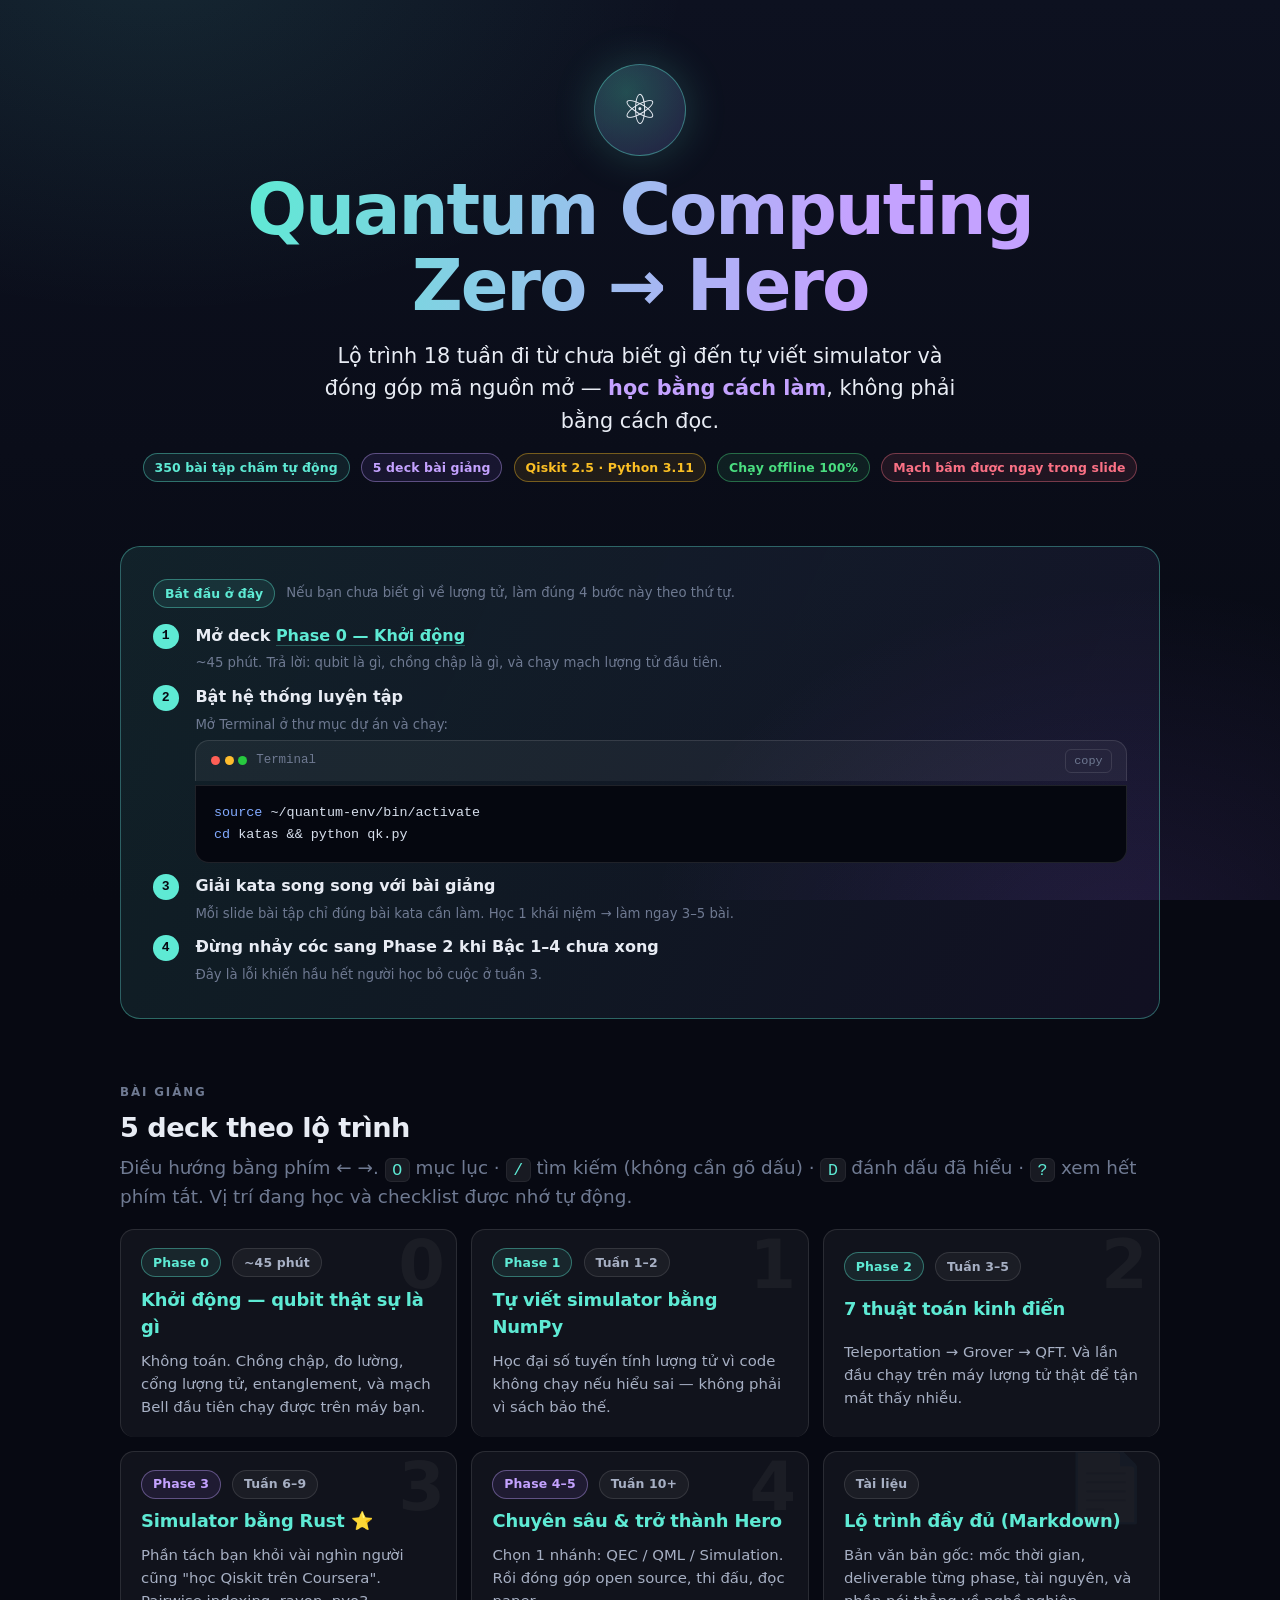
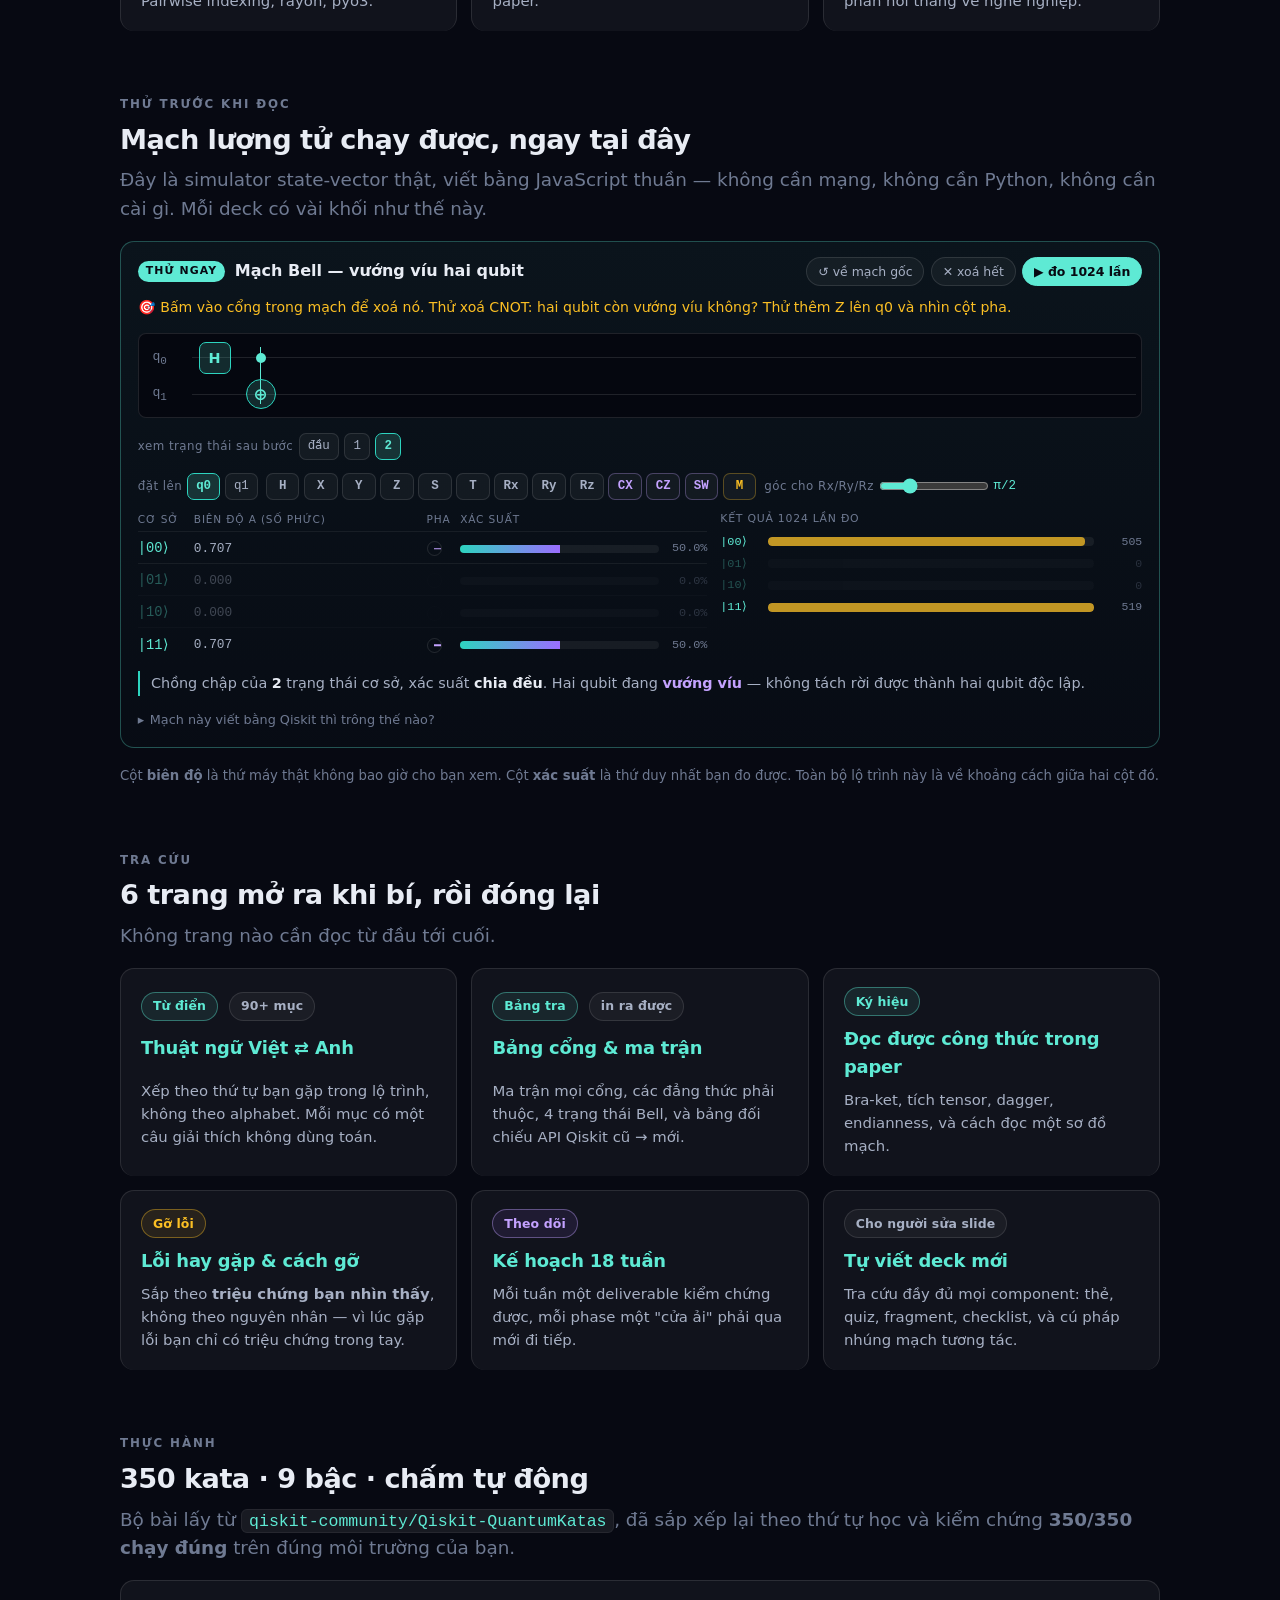
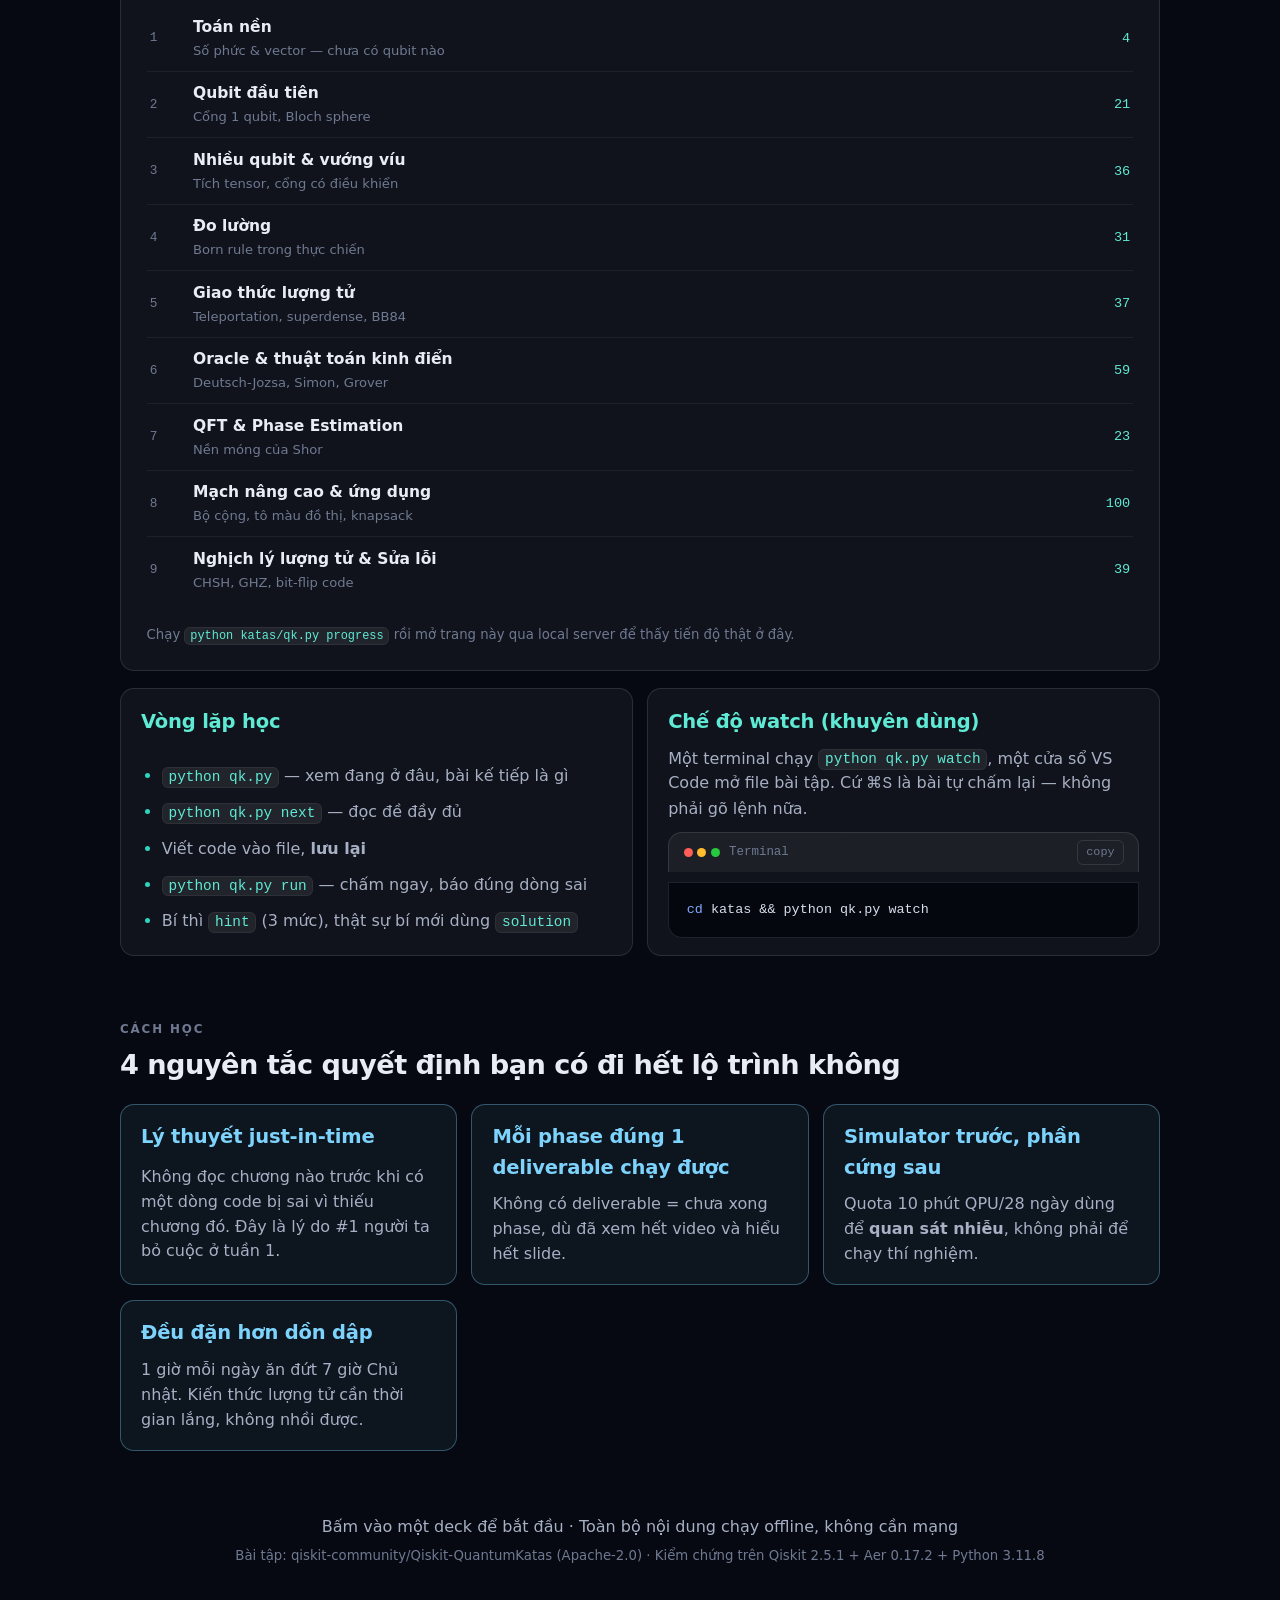
==== slides/index.html @ 7c74f822 "feat: initial commit - quantum computing zero to hero curriculum, katas and simulator" ====
<!DOCTYPE html>
<html lang="vi">
<head>
<meta charset="UTF-8">
<meta name="viewport" content="width=device-width, initial-scale=1.0">
<title>Quantum Computing · Zero → Hero</title>
<link rel="stylesheet" href="assets/theme.css">
<style>
  /* Trang chủ là trang cuộn bình thường, không phải deck.
     theme.css khoá html/body ở height:100% + overflow:hidden cho khung deck;
     ở đây phải gỡ CẢ HAI, nếu chỉ gỡ overflow thì sinh ra hai tầng cuộn lồng nhau
     (body cuộn bên trong, html cuộn bên ngoài) và trang nhảy lung tung. */
  html, body { height: auto; min-height: 100%; overflow: visible; }
  body { overflow-x: hidden; }
  .page { position: relative; z-index: 1; max-width: 1120px; margin: 0 auto; padding: clamp(2rem,5vw,4.5rem) clamp(1rem,4vw,2.5rem) 5rem; display: grid; gap: clamp(2.5rem,5vw,4rem); }
  .masthead { text-align: center; display: grid; gap: 1rem; justify-items: center; }
  .masthead h1 { font-size: clamp(2.3rem,6.5vw,4.4rem); }
  .sec { display: grid; gap: 1.1rem; }
  .sec > header { display: grid; gap: .35rem; }
  .sec > header h2 { font-size: clamp(1.25rem,2.4vw,1.7rem); }
  .eyebrow { font-size: .74rem; font-weight: 800; letter-spacing: .16em; text-transform: uppercase; color: var(--text-3); }
  .phase { display: grid; gap: .55rem; text-decoration: none; border-bottom: 0; position: relative; overflow: hidden; }
  .phase .no { position: absolute; right: .7rem; top: .1rem; font-size: 4.2rem; font-weight: 900; color: rgba(255,255,255,.045); line-height: 1; }
  .phase h3 { font-size: 1.12rem; }
  .phase p { font-size: .93rem; }
  .phase:hover { border-color: var(--cyan-dim); background: var(--surface-2); }
  .phase:hover .no { color: rgba(94,234,212,.09); }
  .start { border: 1px solid rgba(94,234,212,.36); background: linear-gradient(115deg, rgba(94,234,212,.1), rgba(155,109,255,.07)); border-radius: var(--r-lg); padding: clamp(1.3rem,3vw,2rem); display: grid; gap: 1rem; }
  .steps { display: grid; gap: .7rem; counter-reset: s; }
  .step { display: grid; grid-template-columns: 1.85rem 1fr; gap: .8rem; align-items: start; }
  .step::before { counter-increment: s; content: counter(s); font-family: var(--mono); font-size: .82rem; font-weight: 700; color: var(--bg); background: var(--cyan); width: 1.6rem; height: 1.6rem; border-radius: 50%; display: grid; place-items: center; }
  .step .st { display: grid; gap: .3rem; }
  .bac-row { display: grid; grid-template-columns: 1.9rem 1fr auto; gap: .8rem; align-items: center; padding: .6rem .2rem; border-bottom: 1px solid var(--line-soft); }
  .bac-row:last-child { border-bottom: 0; }
  .bac-row .i { font-family: var(--mono); font-size: .8rem; color: var(--text-3); }
  .bac-row .nm { display: grid; gap: .12rem; }
  .bac-row .nm b { font-size: .97rem; color: var(--text); font-weight: 620; }
  .bac-row .nm span { font-size: .82rem; color: var(--text-3); }
  .bac-row .ct { font-family: var(--mono); font-size: .85rem; color: var(--cyan); }
  footer { text-align: center; color: var(--text-3); font-size: .85rem; display: grid; gap: .4rem; }
</style>
</head>
<body>
<div class="page">

  <header class="masthead">
    <div class="hero"><div class="orb">⚛</div></div>
    <h1>Quantum Computing<br>Zero → Hero</h1>
    <p class="lead" style="max-width:640px">Lộ trình 18 tuần đi từ chưa biết gì đến tự viết simulator và đóng góp mã nguồn mở — <em class="q">học bằng cách làm</em>, không phải bằng cách đọc.</p>
    <div class="row" style="justify-content:center">
      <span class="chip cyan">350 bài tập chấm tự động</span>
      <span class="chip violet">5 deck bài giảng</span>
      <span class="chip amber">Qiskit 2.5 · Python 3.11</span>
      <span class="chip green">Chạy offline 100%</span>
      <span class="chip rose">Mạch bấm được ngay trong slide</span>
    </div>
  </header>

  <!-- ── bắt đầu từ đâu ─────────────────────────────────────────────────── -->
  <section class="sec">
    <div class="start">
      <div class="row"><span class="chip cyan">Bắt đầu ở đây</span><span class="tiny">Nếu bạn chưa biết gì về lượng tử, làm đúng 4 bước này theo thứ tự.</span></div>
      <div class="steps">
        <div class="step"><div class="st">
          <b>Mở deck <a href="phase0.html">Phase 0 — Khởi động</a></b>
          <span class="tiny">~45 phút. Trả lời: qubit là gì, chồng chập là gì, và chạy mạch lượng tử đầu tiên.</span>
        </div></div>
        <div class="step"><div class="st">
          <b>Bật hệ thống luyện tập</b>
          <span class="tiny">Mở Terminal ở thư mục dự án và chạy:</span>
          <div class="code-head"><div class="dots"><i></i><i></i><i></i></div><span>Terminal</span></div>
<pre class="code" data-lang="bash">source ~/quantum-env/bin/activate
cd katas && python qk.py</pre>
        </div></div>
        <div class="step"><div class="st">
          <b>Giải kata song song với bài giảng</b>
          <span class="tiny">Mỗi slide bài tập chỉ đúng bài kata cần làm. Học 1 khái niệm → làm ngay 3–5 bài.</span>
        </div></div>
        <div class="step"><div class="st">
          <b>Đừng nhảy cóc sang Phase 2 khi Bậc 1–4 chưa xong</b>
          <span class="tiny">Đây là lỗi khiến hầu hết người học bỏ cuộc ở tuần 3.</span>
        </div></div>
      </div>
    </div>
  </section>

  <!-- ── các deck ───────────────────────────────────────────────────────── -->
  <section class="sec">
    <header>
      <span class="eyebrow">Bài giảng</span>
      <h2>5 deck theo lộ trình</h2>
      <p class="sub">Điều hướng bằng phím ← →. <code>O</code> mục lục · <code>/</code> tìm kiếm (không cần gõ dấu) · <code>D</code> đánh dấu đã hiểu · <code>?</code> xem hết phím tắt. Vị trí đang học và checklist được nhớ tự động.</p>
    </header>
    <div class="grid-2">
      <a class="card phase" href="phase0.html">
        <span class="no">0</span>
        <div class="row"><span class="chip cyan">Phase 0</span><span class="chip">~45 phút</span></div>
        <h3>Khởi động — qubit thật sự là gì</h3>
        <p>Không toán. Chồng chập, đo lường, cổng lượng tử, entanglement, và mạch Bell đầu tiên chạy được trên máy bạn.</p>
      </a>
      <a class="card phase" href="phase1.html">
        <span class="no">1</span>
        <div class="row"><span class="chip cyan">Phase 1</span><span class="chip">Tuần 1–2</span></div>
        <h3>Tự viết simulator bằng NumPy</h3>
        <p>Học đại số tuyến tính lượng tử vì code không chạy nếu hiểu sai — không phải vì sách bảo thế.</p>
      </a>
      <a class="card phase" href="phase2.html">
        <span class="no">2</span>
        <div class="row"><span class="chip cyan">Phase 2</span><span class="chip">Tuần 3–5</span></div>
        <h3>7 thuật toán kinh điển</h3>
        <p>Teleportation → Grover → QFT. Và lần đầu chạy trên máy lượng tử thật để tận mắt thấy nhiễu.</p>
      </a>
      <a class="card phase" href="phase3.html">
        <span class="no">3</span>
        <div class="row"><span class="chip violet">Phase 3</span><span class="chip">Tuần 6–9</span></div>
        <h3>Simulator bằng Rust ⭐</h3>
        <p>Phần tách bạn khỏi vài nghìn người cũng "học Qiskit trên Coursera". Pairwise indexing, rayon, pyo3.</p>
      </a>
      <a class="card phase" href="phase4_5.html">
        <span class="no">4</span>
        <div class="row"><span class="chip violet">Phase 4–5</span><span class="chip">Tuần 10+</span></div>
        <h3>Chuyên sâu &amp; trở thành Hero</h3>
        <p>Chọn 1 nhánh: QEC / QML / Simulation. Rồi đóng góp open source, thi đấu, đọc paper.</p>
      </a>
      <a class="card phase" href="../lo-trinh-quantum-zero-to-hero.md">
        <span class="no">📄</span>
        <div class="row"><span class="chip">Tài liệu</span></div>
        <h3>Lộ trình đầy đủ (Markdown)</h3>
        <p>Bản văn bản gốc: mốc thời gian, deliverable từng phase, tài nguyên, và phần nói thẳng về nghề nghiệp.</p>
      </a>
    </div>
  </section>

  <!-- ── thử ngay ───────────────────────────────────────────────────────── -->
  <section class="sec">
    <header>
      <span class="eyebrow">Thử trước khi đọc</span>
      <h2>Mạch lượng tử chạy được, ngay tại đây</h2>
      <p class="sub">Đây là simulator state-vector thật, viết bằng JavaScript thuần — không cần mạng, không cần Python, không cần cài gì. Mỗi deck có vài khối như thế này.</p>
    </header>
    <div class="qlab" data-n="2" data-gates="H0,CX0-1" data-shots="1024"
         data-title="Mạch Bell — vướng víu hai qubit"
         data-goal="Bấm vào cổng trong mạch để xoá nó. Thử xoá CNOT: hai qubit còn vướng víu không? Thử thêm Z lên q0 và nhìn cột pha."></div>
    <p class="tiny">Cột <b>biên độ</b> là thứ máy thật không bao giờ cho bạn xem. Cột <b>xác suất</b> là thứ duy nhất bạn đo được. Toàn bộ lộ trình này là về khoảng cách giữa hai cột đó.</p>
  </section>

  <!-- ── tài liệu tra cứu ───────────────────────────────────────────────── -->
  <section class="sec">
    <header>
      <span class="eyebrow">Tra cứu</span>
      <h2>6 trang mở ra khi bí, rồi đóng lại</h2>
      <p class="sub">Không trang nào cần đọc từ đầu tới cuối.</p>
    </header>
    <div class="grid-2">
      <a class="card phase" href="../docs/thuat-ngu.md">
        <div class="row"><span class="chip cyan">Từ điển</span><span class="chip">90+ mục</span></div>
        <h3>Thuật ngữ Việt ⇄ Anh</h3>
        <p>Xếp theo thứ tự bạn gặp trong lộ trình, không theo alphabet. Mỗi mục có một câu giải thích không dùng toán.</p>
      </a>
      <a class="card phase" href="../docs/bang-tra-cong.md">
        <div class="row"><span class="chip cyan">Bảng tra</span><span class="chip">in ra được</span></div>
        <h3>Bảng cổng &amp; ma trận</h3>
        <p>Ma trận mọi cổng, các đẳng thức phải thuộc, 4 trạng thái Bell, và bảng đối chiếu API Qiskit cũ → mới.</p>
      </a>
      <a class="card phase" href="../docs/ky-hieu-toan.md">
        <div class="row"><span class="chip cyan">Ký hiệu</span></div>
        <h3>Đọc được công thức trong paper</h3>
        <p>Bra-ket, tích tensor, dagger, endianness, và cách đọc một sơ đồ mạch.</p>
      </a>
      <a class="card phase" href="../docs/faq-loi-hay-gap.md">
        <div class="row"><span class="chip amber">Gỡ lỗi</span></div>
        <h3>Lỗi hay gặp &amp; cách gỡ</h3>
        <p>Sắp theo <b>triệu chứng bạn nhìn thấy</b>, không theo nguyên nhân — vì lúc gặp lỗi bạn chỉ có triệu chứng trong tay.</p>
      </a>
      <a class="card phase" href="../docs/ke-hoach-18-tuan.md">
        <div class="row"><span class="chip violet">Theo dõi</span></div>
        <h3>Kế hoạch 18 tuần</h3>
        <p>Mỗi tuần một deliverable kiểm chứng được, mỗi phase một "cửa ải" phải qua mới đi tiếp.</p>
      </a>
      <a class="card phase" href="../docs/huong-dan-slide.md">
        <div class="row"><span class="chip">Cho người sửa slide</span></div>
        <h3>Tự viết deck mới</h3>
        <p>Tra cứu đầy đủ mọi component: thẻ, quiz, fragment, checklist, và cú pháp nhúng mạch tương tác.</p>
      </a>
    </div>
  </section>

  <!-- ── hệ thống kata ──────────────────────────────────────────────────── -->
  <section class="sec">
    <header>
      <span class="eyebrow">Thực hành</span>
      <h2>350 kata · 9 bậc · chấm tự động</h2>
      <p class="sub">Bộ bài lấy từ <code>qiskit-community/Qiskit-QuantumKatas</code>, đã sắp xếp lại theo thứ tự học và kiểm chứng <b>350/350 chạy đúng</b> trên đúng môi trường của bạn.</p>
    </header>

    <div class="card pad-lg">
      <div id="bac-list">
        <div class="bac-row"><span class="i">1</span><div class="nm"><b>Toán nền</b><span>Số phức &amp; vector — chưa có qubit nào</span></div><span class="ct">4</span></div>
        <div class="bac-row"><span class="i">2</span><div class="nm"><b>Qubit đầu tiên</b><span>Cổng 1 qubit, Bloch sphere</span></div><span class="ct">21</span></div>
        <div class="bac-row"><span class="i">3</span><div class="nm"><b>Nhiều qubit &amp; vướng víu</b><span>Tích tensor, cổng có điều khiển</span></div><span class="ct">36</span></div>
        <div class="bac-row"><span class="i">4</span><div class="nm"><b>Đo lường</b><span>Born rule trong thực chiến</span></div><span class="ct">31</span></div>
        <div class="bac-row"><span class="i">5</span><div class="nm"><b>Giao thức lượng tử</b><span>Teleportation, superdense, BB84</span></div><span class="ct">37</span></div>
        <div class="bac-row"><span class="i">6</span><div class="nm"><b>Oracle &amp; thuật toán kinh điển</b><span>Deutsch-Jozsa, Simon, Grover</span></div><span class="ct">59</span></div>
        <div class="bac-row"><span class="i">7</span><div class="nm"><b>QFT &amp; Phase Estimation</b><span>Nền móng của Shor</span></div><span class="ct">23</span></div>
        <div class="bac-row"><span class="i">8</span><div class="nm"><b>Mạch nâng cao &amp; ứng dụng</b><span>Bộ cộng, tô màu đồ thị, knapsack</span></div><span class="ct">100</span></div>
        <div class="bac-row"><span class="i">9</span><div class="nm"><b>Nghịch lý lượng tử &amp; Sửa lỗi</b><span>CHSH, GHZ, bit-flip code</span></div><span class="ct">39</span></div>
      </div>
      <p class="tiny" id="prog-note" style="margin-top:.8rem">Chạy <code>python katas/qk.py progress</code> rồi mở trang này qua local server để thấy tiến độ thật ở đây.</p>
    </div>

    <div class="grid-2">
      <div class="card">
        <h3>Vòng lặp học</h3>
        <ul>
          <li><code>python qk.py</code> — xem đang ở đâu, bài kế tiếp là gì</li>
          <li><code>python qk.py next</code> — đọc đề đầy đủ</li>
          <li>Viết code vào file, <b>lưu lại</b></li>
          <li><code>python qk.py run</code> — chấm ngay, báo đúng dòng sai</li>
          <li>Bí thì <code>hint</code> (3 mức), thật sự bí mới dùng <code>solution</code></li>
        </ul>
      </div>
      <div class="card">
        <h3>Chế độ watch (khuyên dùng)</h3>
        <p>Một terminal chạy <code>python qk.py watch</code>, một cửa sổ VS Code mở file bài tập. Cứ <kbd>⌘S</kbd> là bài tự chấm lại — không phải gõ lệnh nữa.</p>
        <div class="code-head"><div class="dots"><i></i><i></i><i></i></div><span>Terminal</span></div>
<pre class="code" data-lang="bash">cd katas && python qk.py watch</pre>
      </div>
    </div>
  </section>

  <!-- ── nguyên tắc ─────────────────────────────────────────────────────── -->
  <section class="sec">
    <header>
      <span class="eyebrow">Cách học</span>
      <h2>4 nguyên tắc quyết định bạn có đi hết lộ trình không</h2>
    </header>
    <div class="grid-2">
      <div class="card info">
        <h3>Lý thuyết just-in-time</h3>
        <p>Không đọc chương nào trước khi có một dòng code bị sai vì thiếu chương đó. Đây là lý do #1 người ta bỏ cuộc ở tuần 1.</p>
      </div>
      <div class="card info">
        <h3>Mỗi phase đúng 1 deliverable chạy được</h3>
        <p>Không có deliverable = chưa xong phase, dù đã xem hết video và hiểu hết slide.</p>
      </div>
      <div class="card info">
        <h3>Simulator trước, phần cứng sau</h3>
        <p>Quota 10 phút QPU/28 ngày dùng để <b>quan sát nhiễu</b>, không phải để chạy thí nghiệm.</p>
      </div>
      <div class="card info">
        <h3>Đều đặn hơn dồn dập</h3>
        <p>1 giờ mỗi ngày ăn đứt 7 giờ Chủ nhật. Kiến thức lượng tử cần thời gian lắng, không nhồi được.</p>
      </div>
    </div>
  </section>

  <footer>
    <p>Bấm vào một deck để bắt đầu · Toàn bộ nội dung chạy offline, không cần mạng</p>
    <p class="tiny">Bài tập: qiskit-community/Qiskit-QuantumKatas (Apache-2.0) · Kiểm chứng trên Qiskit 2.5.1 + Aer 0.17.2 + Python 3.11.8</p>
  </footer>
</div>

<script src="assets/qlab.js"></script>
<script src="assets/deck.js"></script>
<script>
  // deck.js tự tô màu code và gắn nút copy kể cả trên trang không phải deck.
  // Nếu mở qua http (local server) thì nạp thêm tiến độ thật từ katas.
  fetch("assets/progress.json", { cache: "no-store" })
    .then(function (r) { if (!r.ok) throw 0; return r.json(); })
    .then(function (d) {
      var rows = document.querySelectorAll("#bac-list .bac-row");
      d.bac.forEach(function (b, i) {
        if (!rows[i]) return;
        rows[i].querySelector(".ct").textContent = b.done + "/" + b.total;
        if (b.done === b.total) rows[i].querySelector(".ct").style.color = "var(--green)";
      });
      document.getElementById("prog-note").innerHTML =
        "Tiến độ thật: <b>" + d.done + "/" + d.total + "</b> bài (" +
        (100 * d.done / d.total).toFixed(1) + "%) · cập nhật " + d.updated;
    })
    .catch(function () { /* mở bằng file:// — giữ số tĩnh, không sao */ });
</script>
</body>
</html>
---- slides/assets/theme.css ----
/* ═══════════════════════════════════════════════════════════════════════════
   Quantum Zero→Hero · design system dùng chung cho mọi deck
   Không phụ thuộc CDN: font hệ thống, tự tô màu code, tự vẽ chart.
   ═══════════════════════════════════════════════════════════════════════════ */

:root {
  --bg:        #070912;
  --bg-2:      #0d1120;
  --surface:   rgba(255, 255, 255, 0.045);
  --surface-2: rgba(255, 255, 255, 0.075);
  --line:      rgba(255, 255, 255, 0.11);
  --line-soft: rgba(255, 255, 255, 0.06);

  --text:      #e8ecf4;
  --text-2:    #a7b0c4;
  --text-3:    #6f7a92;

  --cyan:      #5eead4;
  --cyan-dim:  #2dd4bf;
  --violet:    #c4a2ff;
  --violet-dim:#9b6dff;
  --amber:     #fbbf24;
  --rose:      #fb7185;
  --green:     #4ade80;
  --blue:      #7dd3fc;

  --mono: "SF Mono", ui-monospace, "JetBrains Mono", Menlo, Consolas, monospace;
  --sans: -apple-system, BlinkMacSystemFont, "SF Pro Text", "Segoe UI", Inter,
          system-ui, "Helvetica Neue", sans-serif;

  --r-sm: 8px;
  --r:    14px;
  --r-lg: 20px;

  --slide-pad: clamp(1.25rem, 3vw, 3rem);
}

* { margin: 0; padding: 0; box-sizing: border-box; }

html, body { height: 100%; }

body {
  font-family: var(--sans);
  background: var(--bg);
  color: var(--text);
  overflow: hidden;
  -webkit-font-smoothing: antialiased;
  line-height: 1.55;
}

/* nền tĩnh, rất nhẹ — không animation để không hút CPU khi học lâu */
body::before {
  content: "";
  position: fixed;
  inset: 0;
  z-index: 0;
  background:
    radial-gradient(900px 600px at 12% -5%, rgba(94, 234, 212, 0.10), transparent 60%),
    radial-gradient(800px 600px at 88% 105%, rgba(155, 109, 255, 0.12), transparent 60%),
    linear-gradient(180deg, var(--bg-2), var(--bg));
}

/* ── khung deck ──────────────────────────────────────────────────────────── */
.deck { position: relative; z-index: 1; height: 100vh; width: 100vw; }

.slide {
  position: absolute;
  inset: 0;
  display: flex;
  flex-direction: column;
  align-items: center;
  padding: calc(var(--slide-pad) + 8px) var(--slide-pad) 5.5rem;
  opacity: 0;
  visibility: hidden;
  transform: translateY(14px);
  transition: opacity .32s ease, transform .32s ease, visibility .32s;
  overflow-y: auto;
  overscroll-behavior: contain;
}

.slide.active { opacity: 1; visibility: visible; transform: none; }

.slide::-webkit-scrollbar { width: 9px; }
.slide::-webkit-scrollbar-thumb {
  background: var(--line); border-radius: 99px;
}
.slide::-webkit-scrollbar-thumb:hover { background: var(--surface-2); }

.wrap {
  width: 100%;
  max-width: 1080px;
  margin: auto 0;
  display: flex;
  flex-direction: column;
  gap: 1.15rem;
}
.wrap.wide { max-width: 1280px; }

/* ── chữ ─────────────────────────────────────────────────────────────────── */
h1 {
  font-size: clamp(2rem, 5.2vw, 3.6rem);
  font-weight: 800;
  letter-spacing: -0.03em;
  line-height: 1.08;
  background: linear-gradient(100deg, var(--cyan), var(--violet) 75%);
  -webkit-background-clip: text;
  background-clip: text;
  -webkit-text-fill-color: transparent;
}

h2 {
  font-size: clamp(1.4rem, 3vw, 2.1rem);
  font-weight: 700;
  letter-spacing: -0.02em;
  color: var(--text);
  display: flex;
  align-items: center;
  gap: 0.7rem;
}
h2 .k {                                   /* con số/emoji dẫn đầu tiêu đề */
  font-size: 0.78em;
  color: var(--cyan);
  font-variant-numeric: tabular-nums;
  opacity: .85;
}

h3 {
  font-size: clamp(1.02rem, 1.7vw, 1.22rem);
  font-weight: 650;
  color: var(--cyan);
  letter-spacing: -0.01em;
}

p, li { font-size: clamp(0.95rem, 1.25vw, 1.08rem); color: var(--text-2); }
p strong, li strong { color: var(--text); font-weight: 650; }
ul, ol { padding-left: 1.3rem; display: grid; gap: 0.5rem; }
li::marker { color: var(--cyan-dim); }

.lead { font-size: clamp(1.05rem, 1.8vw, 1.3rem); color: var(--text); }
.sub  { font-size: clamp(0.95rem, 1.5vw, 1.15rem); color: var(--text-3); }
.tiny { font-size: 0.83rem; color: var(--text-3); }
em.q  { color: var(--violet); font-style: normal; font-weight: 600; }

.ket {
  font-family: var(--mono);
  color: var(--cyan);
  white-space: nowrap;
  font-size: 0.95em;
}

/* ── phân số toán học (tử số / mẫu số) ────────────────────────────────── */
.frac {
  display: inline-flex;
  flex-direction: column;
  vertical-align: middle;
  text-align: center;
  font-size: 0.88em;
  line-height: 1.05;
  padding: 0 0.18em;
}
.frac > .num {
  display: block;
  border-bottom: 1.2px solid currentColor;
  padding: 0 0.15em 1px 0.15em;
}
.frac > .den {
  display: block;
  padding: 1px 0.15em 0 0.15em;
}

/* ── thẻ ─────────────────────────────────────────────────────────────────── */
.card {
  background: var(--surface);
  border: 1px solid var(--line);
  border-radius: var(--r);
  padding: 1.1rem 1.25rem;
  display: grid;
  gap: 0.6rem;
}
.card.pad-lg { padding: 1.5rem 1.6rem; }

.grid   { display: grid; gap: 0.9rem; grid-template-columns: repeat(auto-fit, minmax(230px, 1fr)); }
.grid-2 { display: grid; gap: 0.9rem; grid-template-columns: repeat(auto-fit, minmax(300px, 1fr)); }
.grid-3 { display: grid; gap: 0.9rem; grid-template-columns: repeat(auto-fit, minmax(190px, 1fr)); }
.row    { display: flex; gap: 0.7rem; flex-wrap: wrap; align-items: center; }

/* Grid/flex item mặc định là min-width:auto — một khối <pre> dài sẽ đẩy rộng
   cả cột và làm tràn ngang cả slide. min-width:0 buộc <pre> tự cuộn bên trong. */
.grid > *, .grid-2 > *, .grid-3 > *, .card > *, .ex > *, .quiz > *, .wrap > * { min-width: 0; }

/* thẻ có màu ngữ nghĩa */
.card.good { border-color: rgba(74, 222, 128, .38); background: rgba(74, 222, 128, .07); }
.card.warn { border-color: rgba(251, 191, 36, .38); background: rgba(251, 191, 36, .07); }
.card.bad  { border-color: rgba(251, 113, 133, .38); background: rgba(251, 113, 133, .07); }
.card.info { border-color: rgba(125, 211, 252, .34); background: rgba(125, 211, 252, .06); }
.card.good h3 { color: var(--green); }
.card.warn h3 { color: var(--amber); }
.card.bad  h3 { color: var(--rose); }
.card.info h3 { color: var(--blue); }

/* ── chip / badge ────────────────────────────────────────────────────────── */
.chip {
  display: inline-flex; align-items: center; gap: .4rem;
  padding: .24rem .68rem;
  border-radius: 99px;
  border: 1px solid var(--line);
  background: var(--surface);
  font-size: .78rem;
  font-weight: 600;
  color: var(--text-2);
  letter-spacing: .01em;
  white-space: nowrap;
}
.chip.cyan   { border-color: rgba(94,234,212,.4);  color: var(--cyan);   background: rgba(94,234,212,.09); }
.chip.violet { border-color: rgba(196,162,255,.4); color: var(--violet); background: rgba(155,109,255,.1); }
.chip.amber  { border-color: rgba(251,191,36,.4);  color: var(--amber);  background: rgba(251,191,36,.09); }
.chip.green  { border-color: rgba(74,222,128,.4);  color: var(--green);  background: rgba(74,222,128,.09); }
.chip.rose   { border-color: rgba(251,113,133,.4); color: var(--rose);   background: rgba(251,113,133,.09); }

/* ── code ────────────────────────────────────────────────────────────────── */
code {
  font-family: var(--mono);
  font-size: 0.9em;
  background: rgba(255,255,255,.07);
  border: 1px solid var(--line-soft);
  padding: .1em .4em;
  border-radius: 6px;
  color: var(--cyan);
}

pre.code {
  position: relative;
  font-family: var(--mono);
  font-size: clamp(.78rem, 1.05vw, .93rem);
  line-height: 1.62;
  background: #05070f;
  border: 1px solid var(--line);
  border-radius: var(--r);
  padding: 1rem 1.1rem;
  overflow-x: auto;
  color: #d6deeb;
  tab-size: 4;
}
pre.code code { background: none; border: 0; padding: 0; color: inherit; font-size: inherit; }

.code-head {
  display: flex; align-items: center; gap: .55rem;
  padding: .48rem .9rem;
  background: rgba(255,255,255,.05);
  border: 1px solid var(--line);
  border-bottom: 0;
  border-radius: var(--r) var(--r) 0 0;
  font-family: var(--mono);
  font-size: .78rem;
  color: var(--text-3);
}
.code-head + pre.code { border-radius: 0 0 var(--r) var(--r); }
.code-head .dots { display: flex; gap: .3rem; }
.code-head .dots i { width: 9px; height: 9px; border-radius: 50%; display: block; }
.code-head .dots i:nth-child(1) { background: #ff5f56; }
.code-head .dots i:nth-child(2) { background: #ffbd2e; }
.code-head .dots i:nth-child(3) { background: #27c93f; }
.code-head .copy {
  margin-left: auto;
  background: none; border: 1px solid var(--line);
  color: var(--text-3);
  border-radius: 6px; padding: .12rem .5rem;
  font: inherit; font-size: .74rem; cursor: pointer;
}
.code-head .copy:hover { color: var(--cyan); border-color: var(--cyan-dim); }

/* tô màu cú pháp (tự làm, không cần Prism) */
.t-kw   { color: #c792ea; }
.t-str  { color: #ecc48d; }
.t-num  { color: #f78c6c; }
.t-com  { color: #5f6f8a; font-style: italic; }
.t-fn   { color: #82aaff; }
.t-bi   { color: #7fdbca; }
.t-op   { color: #a5b2c8; }

/* ── bài tập ─────────────────────────────────────────────────────────────── */
.ex {
  border: 1px solid rgba(94, 234, 212, .32);
  border-left: 3px solid var(--cyan);
  background: linear-gradient(90deg, rgba(94,234,212,.075), rgba(94,234,212,.02) 55%, transparent);
  border-radius: var(--r);
  padding: 1.05rem 1.2rem;
  display: grid;
  gap: .7rem;
}
.ex > .ex-head { display: flex; align-items: center; gap: .6rem; flex-wrap: wrap; }
.ex .ex-tag {
  font-size: .72rem; font-weight: 800; letter-spacing: .09em;
  text-transform: uppercase; color: var(--cyan);
}
.ex .ex-title { font-weight: 680; color: var(--text); font-size: 1.04rem; }
.ex .ex-body { color: var(--text-2); display: grid; gap: .55rem; font-size: .98rem; }
.ex .ex-body ul { gap: .35rem; }

.reveal { border-top: 1px dashed var(--line); padding-top: .6rem; }
.reveal > summary {
  cursor: pointer;
  list-style: none;
  font-size: .86rem;
  font-weight: 650;
  color: var(--violet);
  display: inline-flex; align-items: center; gap: .4rem;
  user-select: none;
}
.reveal > summary::-webkit-details-marker { display: none; }
.reveal > summary::before { content: "▸"; transition: transform .18s; display: inline-block; }
.reveal[open] > summary::before { transform: rotate(90deg); }
.reveal > summary:hover { color: var(--cyan); }
.reveal .reveal-in { padding-top: .6rem; display: grid; gap: .55rem; }

/* ── quiz ────────────────────────────────────────────────────────────────── */
.quiz {
  border: 1px solid rgba(196,162,255,.32);
  border-left: 3px solid var(--violet);
  background: rgba(155,109,255,.06);
  border-radius: var(--r);
  padding: 1.05rem 1.2rem;
  display: grid; gap: .75rem;
}
.quiz .q-tag {
  font-size: .72rem; font-weight: 800; letter-spacing: .09em;
  text-transform: uppercase; color: var(--violet);
}
.quiz .q-text { font-weight: 620; color: var(--text); font-size: 1.04rem; }
.quiz .opts { display: grid; gap: .45rem; }
.quiz button.opt {
  text-align: left;
  font: inherit;
  font-size: .95rem;
  color: var(--text-2);
  background: var(--surface);
  border: 1px solid var(--line);
  border-radius: var(--r-sm);
  padding: .6rem .85rem;
  cursor: pointer;
  transition: border-color .15s, background .15s, color .15s;
  display: flex; gap: .6rem; align-items: flex-start;
}
.quiz button.opt::before {
  content: attr(data-k);
  font-family: var(--mono);
  font-size: .8rem;
  color: var(--text-3);
  border: 1px solid var(--line);
  border-radius: 5px;
  padding: 0 .35rem;
  flex: none;
  margin-top: .1rem;
}
.quiz button.opt:hover:not(:disabled) { border-color: var(--violet-dim); color: var(--text); }
.quiz button.opt.right {
  border-color: var(--green); background: rgba(74,222,128,.12); color: var(--text);
}
.quiz button.opt.right::before { color: var(--green); border-color: var(--green); }
.quiz button.opt.wrong {
  border-color: var(--rose); background: rgba(251,113,133,.1); color: var(--text-2);
}
.quiz button.opt.wrong::before { color: var(--rose); border-color: var(--rose); }
.quiz button.opt:disabled { cursor: default; }
.quiz .why {
  display: none;
  font-size: .92rem;
  color: var(--text-2);
  border-left: 2px solid var(--violet);
  padding-left: .8rem;
}
.quiz.answered .why { display: block; }

/* ── bảng ────────────────────────────────────────────────────────────────── */
table.t {
  width: 100%;
  border-collapse: collapse;
  font-size: clamp(.85rem, 1.1vw, .97rem);
}
table.t th, table.t td {
  text-align: left;
  padding: .58rem .7rem;
  border-bottom: 1px solid var(--line-soft);
  vertical-align: top;
}
table.t th { color: var(--cyan); font-weight: 650; font-size: .82rem; letter-spacing: .04em; text-transform: uppercase; }
table.t td { color: var(--text-2); }
table.t tr:last-child td { border-bottom: 0; }
.table-scroll { overflow-x: auto; }

/* ── mạch lượng tử vẽ bằng CSS ───────────────────────────────────────────── */
.circ {
  font-family: var(--mono);
  background: #05070f;
  border: 1px solid var(--line);
  border-radius: var(--r);
  padding: 1.2rem 1.4rem;
  display: grid;
  gap: .1rem;
  overflow-x: auto;
}
.circ::-webkit-scrollbar { height: 6px; }
.circ::-webkit-scrollbar-thumb { background: var(--line); border-radius: 99px; }
.circ .wire { display: flex; align-items: center; gap: 0; height: 46px; white-space: nowrap; }
.circ .lbl { width: 3.6rem; color: var(--text-3); font-size: .85rem; flex: none; }
.circ .ln  { flex: 1 1 20px; min-width: 8px; height: 1px; background: var(--line); }
.circ .g {
  flex: none;
  min-width: 34px; height: 34px;
  display: grid; place-items: center;
  border-radius: 7px;
  background: rgba(94,234,212,.14);
  border: 1px solid var(--cyan-dim);
  color: var(--cyan);
  font-weight: 700; font-size: .95rem;
  padding: 0 .4rem;
}
.circ .g.v { background: rgba(155,109,255,.16); border-color: var(--violet-dim); color: var(--violet); }
.circ .ctrl { flex: none; width: 34px; display: grid; place-items: center; }
.circ .ctrl b { width: 11px; height: 11px; border-radius: 50%; background: var(--cyan); display: block; }
.circ .targ { flex: none; width: 34px; display: grid; place-items: center; }
.circ .targ b {
  width: 26px; height: 26px; border-radius: 50%;
  border: 1.5px solid var(--cyan);
  display: grid; place-items: center;
  color: var(--cyan); font-size: 1rem; line-height: 1;
}
.circ .vlink { position: relative; }
.circ .vlink::after {
  content: ""; position: absolute; left: 50%; top: 50%; height: 46px; width: 1.5px;
  background: var(--cyan); transform: translateX(-50%);
}
.circ .m {
  flex: none; min-width: 38px; height: 34px;
  display: grid; place-items: center;
  border: 1px solid var(--text-3); border-radius: 7px;
  color: var(--text-2); font-size: .9rem;
}

/* biến thể nhỏ: dùng khi nhét mạch vào trong thẻ hẹp */
.circ.sm { padding: .7rem .5rem; }
.circ.sm .wire { height: 36px; }
.circ.sm .lbl { width: 1.9rem; font-size: .72rem; }
.circ.sm .ln { flex: 1 1 8px; min-width: 4px; }
.circ.sm .g { min-width: 26px; height: 26px; font-size: .82rem; padding: 0 .25rem; border-radius: 5px; }
.circ.sm .m { min-width: 28px; height: 26px; font-size: .78rem; border-radius: 5px; }
.circ.sm .ctrl, .circ.sm .targ { width: 26px; }

/* ── thanh dữ liệu (thay Chart.js) ───────────────────────────────────────── */
.bars { display: grid; gap: .55rem; }
/* minmax(0,1fr) để track không bao giờ bị bóp bẹp trong thẻ hẹp */
.bars .b {
  display: grid;
  grid-template-columns: minmax(2.2rem, auto) minmax(0, 1fr) minmax(2.1rem, auto);
  gap: .55rem;
  align-items: center;
}
.bars .b .k { font-family: var(--mono); color: var(--cyan); font-size: .86rem; white-space: nowrap; }
.bars .b .track { min-width: 0; height: 20px; background: rgba(255,255,255,.055); border-radius: 6px; overflow: hidden; }
.bars .b .fill {
  display: block;                        /* span inline sẽ bỏ qua height:100% */
  height: 100%; width: 0;
  background: linear-gradient(90deg, var(--cyan-dim), var(--violet-dim));
  border-radius: 6px;
  transition: width .8s cubic-bezier(.22,1,.36,1);
}
.bars .b.mute .fill { background: rgba(255,255,255,.16); }
.bars .b .v { font-family: var(--mono); font-size: .8rem; color: var(--text-3); text-align: right; white-space: nowrap; }

/* ── điều khiển deck ─────────────────────────────────────────────────────── */
.bar {
  position: fixed; left: 0; right: 0; bottom: 0;
  z-index: 40;
  display: flex; align-items: center; gap: .8rem;
  padding: .7rem clamp(.8rem, 2.5vw, 2rem);
  background: linear-gradient(180deg, transparent, rgba(7,9,18,.88) 45%);
  backdrop-filter: blur(8px);
}
.bar .btn {
  background: var(--surface);
  border: 1px solid var(--line);
  color: var(--text-2);
  border-radius: 99px;
  padding: .42rem .85rem;
  font: inherit; font-size: .85rem; font-weight: 600;
  cursor: pointer;
  text-decoration: none;
  display: inline-flex; align-items: center; gap: .35rem;
  transition: .15s;
  white-space: nowrap;
}
.bar .btn:hover { color: var(--cyan); border-color: var(--cyan-dim); background: var(--surface-2); }
.bar .btn:disabled { opacity: .32; cursor: default; }
.bar .btn:disabled:hover { color: var(--text-2); border-color: var(--line); background: var(--surface); }
.bar .spacer { flex: 1; }
.bar .track { flex: 2 1 120px; height: 4px; background: var(--surface-2); border-radius: 99px; overflow: hidden; }
.bar .track .fill { height: 100%; width: 0; background: linear-gradient(90deg, var(--cyan), var(--violet)); transition: width .3s; }
.bar .num { font-family: var(--mono); font-size: .82rem; color: var(--text-3); font-variant-numeric: tabular-nums; }

/* ── chế độ tổng quan (phím O) ───────────────────────────────────────────── */
.overview {
  position: fixed; inset: 0; z-index: 60;
  background: rgba(5,7,15,.965);
  backdrop-filter: blur(6px);
  display: none;
  padding: clamp(1rem, 3vw, 2.5rem);
  overflow-y: auto;
}
.overview.on { display: block; }
.overview h4 { color: var(--text-3); font-size: .8rem; letter-spacing: .12em; text-transform: uppercase; margin-bottom: 1rem; font-weight: 700; }
.ov-grid { display: grid; gap: .7rem; grid-template-columns: repeat(auto-fill, minmax(215px, 1fr)); }
.ov-item {
  background: var(--surface); border: 1px solid var(--line);
  border-radius: var(--r-sm); padding: .7rem .85rem;
  cursor: pointer; display: grid; gap: .3rem; text-align: left;
  font: inherit; color: var(--text-2);
  transition: .14s;
}
.ov-item:hover { border-color: var(--cyan-dim); background: var(--surface-2); }
.ov-item.cur { border-color: var(--violet); background: rgba(155,109,255,.11); }
.ov-item .n { font-family: var(--mono); font-size: .72rem; color: var(--text-3); }
.ov-item .t { font-size: .9rem; color: var(--text); font-weight: 600; line-height: 1.3; }

/* ── trợ giúp phím (phím ?) ──────────────────────────────────────────────── */
.help {
  position: fixed; inset: 0; z-index: 70;
  background: rgba(5,7,15,.9);
  display: none; place-items: center;
  padding: 1.5rem;
}
.help.on { display: grid; }
.help .box {
  background: var(--bg-2); border: 1px solid var(--line);
  border-radius: var(--r-lg); padding: 1.8rem 2rem; max-width: 460px; width: 100%;
  display: grid; gap: .7rem;
}
.help .box h3 { margin-bottom: .3rem; }
.help kbd {
  font-family: var(--mono); font-size: .8rem;
  background: var(--surface-2); border: 1px solid var(--line);
  border-bottom-width: 2px;
  border-radius: 5px; padding: .12rem .45rem; color: var(--text);
}
.help .kv { display: flex; justify-content: space-between; align-items: center; gap: 1rem; font-size: .92rem; color: var(--text-2); }

/* ── liên kết ────────────────────────────────────────────────────────────── */
a { color: var(--cyan); text-decoration: none; border-bottom: 1px solid rgba(94,234,212,.28); }
a:hover { border-bottom-color: var(--cyan); }
a.plain, a.btn, a.ov-item { border-bottom: 0; }

/* ── slide tiêu đề ───────────────────────────────────────────────────────── */
.hero { text-align: center; display: grid; gap: 1.1rem; justify-items: center; }
.hero .orb {
  width: 92px; height: 92px; border-radius: 50%;
  display: grid; place-items: center;
  font-size: 2.6rem;
  background: radial-gradient(circle at 35% 30%, rgba(94,234,212,.28), rgba(155,109,255,.16));
  border: 1px solid rgba(94,234,212,.4);
  box-shadow: 0 0 44px rgba(94,234,212,.2);
}

/* ── khối “nói thẳng” ────────────────────────────────────────────────────── */
.note {
  border-left: 3px solid var(--violet);
  padding: .35rem 0 .35rem .95rem;
  color: var(--text-2);
  font-size: .95rem;
}
.note b { color: var(--violet); }

.kbd-hint { color: var(--text-3); font-size: .8rem; }

@media (max-width: 720px) {
  .slide { padding-bottom: 5rem; }
  .bar .btn span.lbl { display: none; }
  .circ .lbl { width: 2.4rem; font-size: .75rem; }
}

/* in ra PDF: mỗi slide 1 trang */
@media print {
  body, .deck { overflow: visible; height: auto; }
  body::before { display: none; }
  .bar, .overview, .help { display: none !important; }
  .slide {
    position: static; opacity: 1; visibility: visible; transform: none;
    page-break-after: always; min-height: 100vh; overflow: visible;
  }
}

/* ═══════════════════════════════════════════════════════════════════════════
   v2 — thành phần tương tác thêm vào
   fragment · checklist · finder · mục lục có tick · ghi chú · QLab
   ═══════════════════════════════════════════════════════════════════════════ */

/* ── fragment: hé lộ từng ý ─────────────────────────────────────────────── */
.frag {
  opacity: 0;
  transform: translateY(8px);
  transition: opacity .28s ease, transform .28s ease;
  pointer-events: none;
}
.frag.on { opacity: 1; transform: none; pointer-events: auto; }
/* biến thể: chỉ mờ đi chứ không biến mất (giữ layout ổn định) */
.frag.ghost { opacity: .13; transform: none; pointer-events: none; }
.frag.ghost.on { opacity: 1; pointer-events: auto; }

.fragdots {
  position: fixed; right: clamp(.8rem, 2.5vw, 2rem); bottom: 3.6rem;
  z-index: 39;
  display: none; align-items: center; gap: .32rem;
  padding: .3rem .6rem;
  background: rgba(7,9,18,.75);
  border: 1px solid var(--line);
  border-radius: 99px;
  backdrop-filter: blur(6px);
}
.fragdots.on { display: flex; }
.fragdots i { width: 6px; height: 6px; border-radius: 50%; background: var(--line); display: block; transition: background .2s; }
.fragdots i.on { background: var(--cyan); }
.fragdots span { font-family: var(--mono); font-size: .7rem; color: var(--text-3); margin-left: .2rem; }

/* ── checklist nhớ được ─────────────────────────────────────────────────── */
ul.check, ol.check { list-style: none; padding-left: 0; gap: .5rem; }
ul.check li, ol.check li {
  display: grid; grid-template-columns: 1.4rem 1fr; gap: .65rem;
  align-items: start;
  padding: .5rem .6rem;
  border: 1px solid var(--line-soft);
  border-radius: var(--r-sm);
  background: rgba(255,255,255,.02);
  transition: border-color .16s, background .16s;
}
ul.check li:hover, ol.check li:hover { border-color: var(--line); background: var(--surface); }
ul.check li.on, ol.check li.on { border-color: rgba(74,222,128,.35); background: rgba(74,222,128,.06); }
.ck {
  width: 1.35rem; height: 1.35rem;
  border: 1.5px solid var(--line);
  border-radius: 6px;
  background: transparent;
  color: var(--bg);
  font: inherit; font-size: .85rem; font-weight: 900;
  line-height: 1; cursor: pointer;
  display: grid; place-items: center;
  flex: none; margin-top: .1rem;
  transition: .16s;
}
.ck:hover { border-color: var(--cyan-dim); }
li.on > .ck { background: var(--green); border-color: var(--green); }
.ck-txt { cursor: pointer; color: var(--text-2); }
li.on > .ck-txt { color: var(--text-3); text-decoration: line-through; text-decoration-color: rgba(255,255,255,.2); }

[data-check-count] {
  font-family: var(--mono); font-size: .8rem;
  color: var(--text-3);
  border: 1px solid var(--line); border-radius: 99px;
  padding: .1rem .55rem;
}
[data-check-count].full { color: var(--green); border-color: rgba(74,222,128,.45); background: rgba(74,222,128,.09); }

/* ── quiz v2 ────────────────────────────────────────────────────────────── */
.why-opt {
  font-size: .92rem; color: var(--text-2);
  border-left: 2px solid var(--line);
  padding-left: .8rem;
}
.why-opt:empty { display: none; }
.why-opt b.ok { color: var(--green); }
.why-opt b.no { color: var(--rose); }
.q-again {
  justify-self: start;
  background: none; border: 1px solid var(--line);
  color: var(--text-3);
  border-radius: 99px; padding: .22rem .7rem;
  font: inherit; font-size: .78rem; cursor: pointer;
}
.q-again:hover { color: var(--violet); border-color: var(--violet-dim); }

.bar .score {
  font-family: var(--mono); font-size: .78rem;
  color: var(--text-3);
  padding: .18rem .55rem;
  border: 1px solid var(--line); border-radius: 99px;
  display: none; white-space: nowrap;
}
.bar .score.on { display: inline-block; }
.bar .score.good { color: var(--green); border-color: rgba(74,222,128,.45); }
.bar .btn#qzh-done.on { color: var(--green); border-color: rgba(74,222,128,.5); background: rgba(74,222,128,.1); }

/* ── mục lục v2 ─────────────────────────────────────────────────────────── */
.ov-top { display: flex; align-items: baseline; justify-content: space-between; gap: 1rem; margin-bottom: 1rem; flex-wrap: wrap; }
.overview h4 { margin-bottom: 0; }
.ov-stat { font-family: var(--mono); font-size: .8rem; color: var(--cyan); }
.ov-part {
  grid-column: 1 / -1;
  font-size: .74rem; font-weight: 800; letter-spacing: .14em; text-transform: uppercase;
  color: var(--violet); padding: .8rem 0 .1rem;
  border-top: 1px solid var(--line-soft);
}
.ov-part:first-child { border-top: 0; padding-top: 0; }
.ov-item { position: relative; }
.ov-item .tick { position: absolute; right: .55rem; top: .5rem; color: var(--green); font-size: .8rem; opacity: 0; }
.ov-item.done .tick { opacity: 1; }
.ov-item.done { border-color: rgba(74,222,128,.3); }

/* ── tìm kiếm (/) ───────────────────────────────────────────────────────── */
.finder {
  position: fixed; inset: 0; z-index: 65;
  background: rgba(5,7,15,.9);
  backdrop-filter: blur(5px);
  display: none;
  padding: clamp(2rem, 9vh, 6rem) 1.2rem 2rem;
  overflow-y: auto;
}
.finder.on { display: block; }
.finder .fbox { max-width: 720px; margin: 0 auto; display: grid; gap: .8rem; }
.finder input {
  width: 100%;
  font: inherit; font-size: 1.05rem;
  color: var(--text);
  background: var(--bg-2);
  border: 1px solid var(--cyan-dim);
  border-radius: var(--r);
  padding: .85rem 1.1rem;
  outline: none;
}
.finder input::placeholder { color: var(--text-3); }
.fres { display: grid; gap: .5rem; }
.fhit {
  display: grid; grid-template-columns: 2.2rem 1fr; gap: .7rem;
  text-align: left; font: inherit;
  background: var(--surface); border: 1px solid var(--line);
  border-radius: var(--r-sm); padding: .65rem .8rem;
  cursor: pointer; color: var(--text-2);
}
.fhit:hover { border-color: var(--cyan-dim); background: var(--surface-2); }
.fhit .n { font-family: var(--mono); font-size: .75rem; color: var(--text-3); }
.fhit b { display: block; color: var(--text); font-size: .93rem; font-weight: 640; }
.fhit i { display: block; font-style: normal; font-size: .82rem; color: var(--text-3); margin-top: .15rem; line-height: 1.45; }

/* ── ghi chú giảng viên (phím N) ────────────────────────────────────────── */
.notes { display: none; }
body.show-notes .slide.active .notes {
  display: grid; gap: .4rem;
  border: 1px dashed var(--line);
  border-left: 3px solid var(--amber);
  border-radius: var(--r-sm);
  background: rgba(251,191,36,.05);
  padding: .8rem 1rem;
  font-size: .9rem; color: var(--text-2);
}
body.show-notes .slide.active .notes::before {
  content: "GHI CHÚ · chỉ bạn thấy, bấm N để ẩn";
  font-size: .68rem; font-weight: 800; letter-spacing: .12em; color: var(--amber);
}

/* ── so sánh 2 cột "sai / đúng" ─────────────────────────────────────────── */
.vs { display: grid; gap: .9rem; grid-template-columns: repeat(auto-fit, minmax(280px, 1fr)); align-items: start; }
.vs > .card { height: 100%; }
.vs-mid {
  display: grid; place-items: center;
  font-family: var(--mono); color: var(--text-3); font-size: .85rem;
}

/* ── dòng thời gian / các bước ──────────────────────────────────────────── */
.steps-v { display: grid; gap: .1rem; }
.steps-v .sv {
  display: grid; grid-template-columns: 1.7rem 1fr; gap: .85rem;
  padding: 0 0 .9rem 0; position: relative;
}
.steps-v .sv::before {
  content: ""; position: absolute; left: .8rem; top: 1.7rem; bottom: 0;
  width: 1px; background: var(--line);
}
.steps-v .sv:last-child { padding-bottom: 0; }
.steps-v .sv:last-child::before { display: none; }
.steps-v .sv > .dot {
  width: 1.6rem; height: 1.6rem; border-radius: 50%;
  display: grid; place-items: center;
  font-family: var(--mono); font-size: .78rem; font-weight: 700;
  background: rgba(94,234,212,.14); border: 1px solid var(--cyan-dim); color: var(--cyan);
  z-index: 1;
}
.steps-v .sv > .body { display: grid; gap: .3rem; padding-top: .1rem; }
.steps-v .sv > .body > b { color: var(--text); font-weight: 640; }

/* ═══ QLab — mạch tương tác trong slide ═════════════════════════════════ */
.qlab {
  border: 1px solid rgba(94,234,212,.3);
  border-radius: var(--r);
  background: linear-gradient(180deg, rgba(94,234,212,.05), rgba(94,234,212,.015));
  padding: .95rem 1.05rem;
  display: grid; gap: .7rem;
}
.ql-head { display: flex; align-items: center; gap: .6rem; flex-wrap: wrap; }
.ql-tag {
  font-size: .68rem; font-weight: 800; letter-spacing: .1em; text-transform: uppercase;
  color: var(--bg); background: var(--cyan);
  padding: .12rem .5rem; border-radius: 99px;
}
.ql-title { font-weight: 660; color: var(--text); font-size: 1rem; }
.ql-tools { margin-left: auto; display: flex; gap: .4rem; flex-wrap: wrap; }
.ql-btn {
  font: inherit; font-size: .78rem;
  background: var(--surface); border: 1px solid var(--line);
  color: var(--text-2); border-radius: 99px;
  padding: .22rem .68rem; cursor: pointer; white-space: nowrap;
  transition: .14s;
}
.ql-btn:hover { color: var(--cyan); border-color: var(--cyan-dim); }
.ql-btn.primary { color: var(--bg); background: var(--cyan); border-color: var(--cyan); font-weight: 700; }
.ql-btn.primary:hover { background: var(--cyan-dim); color: var(--bg); }
.ql-goal { font-size: .88rem; color: var(--amber); }

/* mạch */
.ql-circ-box { overflow-x: auto; padding: .2rem 0; }
.ql-circ {
  display: grid;
  align-items: center;
  row-gap: .35rem;
  min-width: min-content;
  padding: .5rem .3rem;
  background: #05070f;
  border: 1px solid var(--line);
  border-radius: var(--r-sm);
}
.ql-wlbl { font-family: var(--mono); font-size: .82rem; color: var(--text-3); padding-left: .55rem; }
.ql-wire { height: 1px; background: var(--line); align-self: center; }
.ql-link { width: 1.5px; background: var(--cyan); justify-self: center; align-self: stretch; margin: .35rem 0; }
.ql-link.dim { background: var(--line); }
.ql-g {
  justify-self: center; position: relative;
  min-width: 32px; height: 32px; padding: 0 .35rem;
  display: grid; place-items: center;
  border-radius: 7px;
  background: rgba(94,234,212,.16); border: 1px solid var(--cyan-dim); color: var(--cyan);
  font: inherit; font-weight: 700; font-size: .9rem;
  cursor: pointer; transition: .13s;
}
.ql-g:hover { background: rgba(251,113,133,.18); border-color: var(--rose); color: var(--rose); }
.ql-g.targ { border-radius: 50%; width: 30px; min-width: 30px; height: 30px; font-size: 1.05rem; }
.ql-g.swap { background: none; border: 0; color: var(--cyan); font-size: 1.3rem; }
.ql-g.meas { background: rgba(255,255,255,.07); border-color: var(--text-3); color: var(--text-2); }
.ql-g.dim { opacity: .3; }
.ql-arg {
  position: absolute; bottom: -.72rem; left: 50%; transform: translateX(-50%);
  font-family: var(--mono); font-size: .58rem; font-style: normal; color: var(--text-3);
  white-space: nowrap;
}
.ql-ctrl { justify-self: center; display: grid; place-items: center; height: 32px; }
.ql-ctrl b { width: 10px; height: 10px; border-radius: 50%; background: var(--cyan); display: block; }
.ql-ctrl.dim b { background: var(--line); }

/* thanh bước + bảng cổng */
.ql-steps, .ql-pal { display: flex; align-items: center; gap: .35rem; flex-wrap: wrap; }
.ql-pal { gap: .5rem; padding-top: .1rem; }
.ql-plabel { font-size: .74rem; color: var(--text-3); letter-spacing: .04em; }
.ql-sbtn, .ql-qbtn, .ql-pbtn {
  font: inherit; font-size: .78rem;
  background: var(--surface); border: 1px solid var(--line); color: var(--text-2);
  border-radius: 7px; padding: .18rem .5rem; cursor: pointer; transition: .12s;
  font-family: var(--mono);
}
.ql-sbtn:hover, .ql-qbtn:hover, .ql-pbtn:hover { border-color: var(--cyan-dim); color: var(--cyan); }
.ql-sbtn.on, .ql-qbtn.on { background: rgba(94,234,212,.16); border-color: var(--cyan-dim); color: var(--cyan); font-weight: 700; }
.ql-qsel, .ql-gates, .ql-ang { display: flex; align-items: center; gap: .3rem; flex-wrap: wrap; }
.ql-gates { gap: .28rem; }
.ql-pbtn { min-width: 2.1rem; font-weight: 700; }
.ql-pbtn.two { color: var(--violet); border-color: rgba(196,162,255,.3); }
.ql-pbtn.two:hover { border-color: var(--violet); color: var(--violet); }
.ql-pbtn.meas { color: var(--amber); border-color: rgba(251,191,36,.3); }
.ql-slider { width: 110px; accent-color: var(--cyan); }
.ql-angv { font-family: var(--mono); font-size: .78rem; color: var(--cyan); min-width: 2.6rem; }

/* thân: bảng biên độ + panel bên */
.ql-body { display: grid; gap: .8rem; grid-template-columns: minmax(0, 1.35fr) minmax(0, 1fr); align-items: start; }
@media (max-width: 780px) { .ql-body { grid-template-columns: 1fr; } }
.ql-side { display: grid; gap: .7rem; grid-template-columns: repeat(auto-fit, minmax(155px, 1fr)); align-items: start; }

.ql-amp { display: grid; gap: .18rem; }
.ql-amp-head, .ql-amp-row {
  display: grid;
  grid-template-columns: minmax(3rem,auto) minmax(0,1fr) 1.6rem minmax(5.5rem,1.1fr);
  gap: .5rem; align-items: center;
}
.ql-amp-head { font-size: .66rem; letter-spacing: .08em; text-transform: uppercase; color: var(--text-3); padding-bottom: .2rem; border-bottom: 1px solid var(--line-soft); }
.ql-amp-row { padding: .22rem 0; border-bottom: 1px solid var(--line-soft); }
.ql-amp-row:last-child { border-bottom: 0; }
.ql-amp-row.zero { opacity: .35; }
.ql-ket { font-family: var(--mono); color: var(--cyan); font-size: .86rem; }
.ql-c { font-family: var(--mono); font-size: .8rem; color: var(--text-2); white-space: nowrap; overflow: hidden; text-overflow: ellipsis; }
.ql-dial {
  width: 15px; height: 15px; border-radius: 50%;
  border: 1px solid var(--line); display: block; position: relative;
}
.ql-dial i {
  position: absolute; left: 50%; top: 50%; width: 6.5px; height: 1.5px;
  background: var(--violet); transform-origin: 0 50%;
  transform: rotate(calc(-1 * var(--a))) translateY(-50%);
  display: block;
}
.ql-dial.off { opacity: .25; }
.ql-p { display: flex; align-items: center; gap: .4rem; }
.ql-ptrack { flex: 1 1 auto; min-width: 0; height: 8px; background: rgba(255,255,255,.06); border-radius: 4px; overflow: hidden; }
.ql-ptrack i { display: block; height: 100%; background: linear-gradient(90deg, var(--cyan-dim), var(--violet-dim)); transition: width .35s cubic-bezier(.22,1,.36,1); }
.ql-p b { font-family: var(--mono); font-size: .74rem; color: var(--text-3); min-width: 2.6rem; text-align: right; font-weight: 500; }

.ql-bloch { display: grid; justify-items: center; gap: .2rem; background: rgba(255,255,255,.02); border: 1px solid var(--line-soft); border-radius: var(--r-sm); padding: .4rem; }
.ql-bloch-svg { width: 100%; max-width: 176px; height: auto; }
.ql-blabel { font-family: var(--mono); font-size: .7rem; color: var(--text-3); }
.ql-blabel b { color: var(--cyan); font-weight: 500; }

.ql-hist { display: grid; gap: .3rem; }
.ql-hist-head { font-size: .68rem; letter-spacing: .07em; text-transform: uppercase; color: var(--text-3); }
.ql-hist-bars { display: grid; gap: .22rem; }
.ql-hb { display: grid; grid-template-columns: minmax(2.6rem,auto) minmax(0,1fr) 2.6rem; gap: .4rem; align-items: center; }
.ql-hb.zero { opacity: .3; }
.ql-hb .k { font-family: var(--mono); font-size: .74rem; color: var(--cyan); }
.ql-hb .tr { height: 9px; background: rgba(255,255,255,.06); border-radius: 4px; overflow: hidden; min-width: 0; }
.ql-hb .tr i { display: block; height: 100%; background: var(--amber); opacity: .75; border-radius: 4px; }
.ql-hb .v { font-family: var(--mono); font-size: .72rem; color: var(--text-3); text-align: right; }

.ql-readout {
  font-size: .9rem; color: var(--text-2);
  border-left: 2px solid var(--cyan-dim);
  padding: .1rem 0 .1rem .7rem;
}
.ql-readout b { color: var(--text); }
.ql-readout .ql-ent { color: var(--violet); }
.ql-code > summary {
  cursor: pointer; list-style: none;
  font-size: .8rem; color: var(--text-3);
  display: inline-flex; align-items: center; gap: .35rem; user-select: none;
}
.ql-code > summary::-webkit-details-marker { display: none; }
.ql-code > summary::before { content: "▸"; transition: transform .18s; display: inline-block; }
.ql-code[open] > summary::before { transform: rotate(90deg); }
.ql-code > summary:hover { color: var(--cyan); }
.ql-code pre.code { margin-top: .5rem; font-size: .78rem; }

/* ── in PDF: bung mọi thứ đang ẩn ───────────────────────────────────────── */
@media print {
  .frag, .frag.ghost { opacity: 1 !important; transform: none !important; }
  .fragdots, .finder, .ql-tools, .ql-pal, .ql-steps { display: none !important; }
  .notes { display: grid !important; border: 1px dashed #999; padding: .6rem; }
  .qlab, .entangle-lab { break-inside: avoid; }
}

/* ═══════════════════════════════════════════════════════════════════════════
   Quantum Zero→Hero · Entanglement & No-Communication Interactive Lab
   ═══════════════════════════════════════════════════════════════════════════ */
.entangle-lab {
  border: 1px solid rgba(94, 234, 212, 0.3);
  border-radius: var(--r-lg);
  background: linear-gradient(180deg, rgba(13, 17, 32, 0.95), rgba(7, 9, 18, 0.98));
  box-shadow: 0 12px 36px -8px rgba(0, 0, 0, 0.5), 0 0 24px -6px rgba(94, 234, 212, 0.1);
  padding: 1.15rem;
  display: grid;
  gap: 0.9rem;
  margin-top: 0.6rem;
}

.elab-header {
  display: flex;
  align-items: center;
  justify-content: space-between;
  gap: 0.8rem;
  flex-wrap: wrap;
  border-bottom: 1px solid var(--line-soft);
  padding-bottom: 0.8rem;
}

.elab-title-wrap {
  display: flex;
  align-items: center;
  gap: 0.6rem;
}

.elab-tag {
  font-size: 0.68rem;
  font-weight: 800;
  letter-spacing: 0.08em;
  text-transform: uppercase;
  color: var(--bg);
  background: linear-gradient(135deg, var(--cyan), #38bdf8);
  padding: 0.16rem 0.52rem;
  border-radius: 99px;
}

.elab-title {
  font-size: 1.02rem;
  font-weight: 700;
  color: var(--text);
  letter-spacing: -0.01em;
}

.elab-tabs {
  display: flex;
  gap: 0.35rem;
  flex-wrap: wrap;
  background: rgba(0, 0, 0, 0.4);
  padding: 0.25rem;
  border-radius: var(--r);
  border: 1px solid var(--line-soft);
}

.elab-tab-btn {
  font-family: var(--sans);
  font-size: 0.78rem;
  font-weight: 600;
  color: var(--text-2);
  background: transparent;
  border: 1px solid transparent;
  border-radius: var(--r-sm);
  padding: 0.35rem 0.7rem;
  cursor: pointer;
  display: inline-flex;
  align-items: center;
  gap: 0.35rem;
  transition: all 0.16s ease;
}

.elab-tab-btn:hover {
  color: var(--text);
  background: var(--surface-2);
}

.elab-tab-btn.active {
  color: #ffffff;
  background: linear-gradient(135deg, rgba(6, 182, 212, 0.9), rgba(59, 130, 246, 0.9));
  border-color: rgba(94, 234, 212, 0.5);
  box-shadow: 0 2px 10px rgba(6, 182, 212, 0.28);
}

.elab-pane {
  display: none;
  animation: elabFadeIn 0.24s ease;
}

.elab-pane.active {
  display: grid;
  gap: 0.85rem;
}

@keyframes elabFadeIn {
  from { opacity: 0; transform: translateY(4px); }
  to { opacity: 1; transform: translateY(0); }
}

.elab-desc-box {
  background: var(--surface);
  border-left: 3px solid var(--cyan);
  border-radius: 0 var(--r-sm) var(--r-sm) 0;
  padding: 0.65rem 0.9rem;
  font-size: 0.88rem;
  color: var(--text-2);
  line-height: 1.5;
}

.elab-desc-box b { color: var(--text); }
.elab-desc-box.rose { border-left-color: var(--rose); }
.elab-desc-box.violet { border-left-color: var(--violet); }

.elab-canvas-box {
  position: relative;
  background: #04060d;
  border: 1px solid var(--line);
  border-radius: var(--r);
  overflow: hidden;
  min-height: 180px;
}

.elab-canvas-box canvas {
  display: block;
  width: 100%;
}

.elab-canvas-tag {
  position: absolute;
  bottom: 0.5rem;
  left: 0.6rem;
  font-family: var(--mono);
  font-size: 0.72rem;
  color: var(--cyan);
  background: rgba(7, 9, 18, 0.85);
  padding: 0.2rem 0.55rem;
  border-radius: 6px;
  border: 1px solid rgba(94, 234, 212, 0.25);
  backdrop-filter: blur(4px);
}

.elab-stations {
  display: grid;
  grid-template-columns: repeat(auto-fit, minmax(240px, 1fr));
  gap: 0.75rem;
}

.elab-card {
  background: rgba(255, 255, 255, 0.025);
  border: 1px solid var(--line);
  border-radius: var(--r);
  padding: 0.8rem 0.95rem;
  display: grid;
  gap: 0.55rem;
}

.elab-card.an {
  border-color: rgba(6, 182, 212, 0.35);
  background: linear-gradient(180deg, rgba(6, 182, 212, 0.05), transparent);
}

.elab-card.binh {
  border-color: rgba(99, 102, 241, 0.35);
  background: linear-gradient(180deg, rgba(99, 102, 241, 0.05), transparent);
}

.elab-card-head {
  display: flex;
  align-items: center;
  justify-content: space-between;
  gap: 0.5rem;
}

.elab-station-name {
  font-size: 0.84rem;
  font-weight: 700;
  display: flex;
  align-items: center;
  gap: 0.4rem;
}

.elab-station-name.cyan { color: var(--cyan); }
.elab-station-name.indigo { color: #818cf8; }

.elab-badge {
  font-family: var(--mono);
  font-size: 0.72rem;
  font-weight: 600;
  padding: 0.15rem 0.5rem;
  border-radius: 6px;
  background: rgba(0, 0, 0, 0.4);
  border: 1px solid var(--line);
  color: var(--text-2);
}

.elab-badge.success {
  color: var(--green);
  background: rgba(74, 222, 128, 0.12);
  border-color: rgba(74, 222, 128, 0.35);
}

.elab-btn {
  font-family: var(--sans);
  font-size: 0.8rem;
  font-weight: 700;
  padding: 0.48rem 0.85rem;
  border-radius: var(--r-sm);
  cursor: pointer;
  display: inline-flex;
  align-items: center;
  justify-content: center;
  gap: 0.4rem;
  border: 1px solid transparent;
  transition: all 0.16s ease;
}

.elab-btn.cyan {
  background: linear-gradient(135deg, var(--cyan), #0284c7);
  color: #030712;
  box-shadow: 0 2px 10px rgba(6, 182, 212, 0.25);
}
.elab-btn.cyan:hover:not(:disabled) {
  background: linear-gradient(135deg, #67e8f9, #0369a1);
  color: #000;
}

.elab-btn.indigo {
  background: linear-gradient(135deg, #6366f1, #8b5cf6);
  color: #ffffff;
  box-shadow: 0 2px 10px rgba(99, 102, 241, 0.25);
}
.elab-btn.indigo:hover:not(:disabled) {
  background: linear-gradient(135deg, #818cf8, #7c3aed);
}

.elab-btn.rose {
  background: linear-gradient(135deg, #f43f5e, #e11d48);
  color: #ffffff;
  box-shadow: 0 2px 10px rgba(244, 63, 94, 0.25);
}
.elab-btn.rose:hover:not(:disabled) {
  background: linear-gradient(135deg, #fb7185, #be123c);
}

.elab-btn.ghost {
  background: var(--surface);
  border-color: var(--line);
  color: var(--text-2);
}
.elab-btn.ghost:hover:not(:disabled) {
  border-color: var(--cyan-dim);
  color: var(--cyan);
  background: var(--surface-2);
}

.elab-btn:disabled {
  opacity: 0.4;
  cursor: not-allowed;
}

.elab-result {
  background: rgba(6, 182, 212, 0.08);
  border: 1px solid rgba(6, 182, 212, 0.3);
  border-radius: var(--r-sm);
  padding: 0.7rem 0.95rem;
  font-size: 0.84rem;
  color: var(--cyan);
  line-height: 1.5;
}

.elab-result.warn {
  background: rgba(244, 63, 94, 0.08);
  border-color: rgba(244, 63, 94, 0.35);
  color: #fda4af;
}

.elab-result.success {
  background: rgba(74, 222, 128, 0.08);
  border-color: rgba(74, 222, 128, 0.35);
  color: #86efac;
}

.elab-nosignal-grid {
  display: grid;
  grid-template-columns: repeat(auto-fit, minmax(200px, 1fr));
  gap: 0.75rem;
}

.elab-col-box {
  background: rgba(0, 0, 0, 0.35);
  border: 1px solid var(--line);
  border-radius: var(--r-sm);
  padding: 0.75rem;
  display: grid;
  gap: 0.5rem;
}

.elab-bit-row {
  display: flex;
  align-items: center;
  justify-content: space-between;
  padding: 0.35rem 0.55rem;
  border-radius: 6px;
  background: var(--surface);
  border: 1px solid var(--line-soft);
  font-family: var(--mono);
  font-size: 0.78rem;
}

.elab-stepper {
  display: grid;
  grid-template-columns: repeat(auto-fit, minmax(130px, 1fr));
  gap: 0.4rem;
}

.elab-step-item {
  padding: 0.45rem 0.55rem;
  border-radius: var(--r-sm);
  background: var(--surface);
  border: 1px solid var(--line-soft);
  font-size: 0.72rem;
  color: var(--text-3);
  transition: all 0.16s ease;
}

.elab-step-item.active {
  background: rgba(6, 182, 212, 0.15);
  border-color: var(--cyan);
  color: var(--cyan);
  font-weight: 700;
}

.elab-step-item.done {
  background: rgba(74, 222, 128, 0.08);
  border-color: rgba(74, 222, 128, 0.3);
  color: var(--green);
}

.elab-pill-grid {
  display: grid;
  grid-template-columns: repeat(4, 1fr);
  gap: 0.4rem;
}

.elab-pill-btn {
  font-family: var(--mono);
  font-size: 0.84rem;
  font-weight: 700;
  padding: 0.42rem;
  border-radius: var(--r-sm);
  border: 1px solid var(--line);
  background: var(--surface);
  color: var(--text-2);
  cursor: pointer;
  transition: all 0.15s ease;
  text-align: center;
}

.elab-pill-btn:hover {
  border-color: var(--violet);
  color: var(--text);
}

.elab-pill-btn.active {
  background: linear-gradient(135deg, var(--violet-dim), #6366f1);
  color: #fff;
  border-color: var(--violet);
  box-shadow: 0 0 12px rgba(155, 109, 255, 0.35);
}

.elab-quiz-q {
  background: rgba(0, 0, 0, 0.35);
  border: 1px solid var(--line);
  border-radius: var(--r);
  padding: 0.8rem 0.95rem;
  display: grid;
  gap: 0.55rem;
}

.elab-quiz-title {
  font-size: 0.86rem;
  font-weight: 650;
  color: var(--text);
}

.elab-quiz-opt {
  font-family: var(--sans);
  width: 100%;
  text-align: left;
  padding: 0.5rem 0.7rem;
  border-radius: var(--r-sm);
  border: 1px solid var(--line-soft);
  background: var(--surface);
  color: var(--text-2);
  font-size: 0.8rem;
  cursor: pointer;
  transition: all 0.15s ease;
  display: flex;
  gap: 0.45rem;
  line-height: 1.4;
}

.elab-quiz-opt:hover {
  background: var(--surface-2);
  color: var(--text);
  border-color: var(--line);
}

.elab-quiz-opt.selected {
  border-color: var(--cyan);
  background: rgba(6, 182, 212, 0.12);
  color: #ffffff;
}

.elab-quiz-opt.correct {
  border-color: var(--green);
  background: rgba(74, 222, 128, 0.15);
  color: #86efac;
  font-weight: 600;
}

.elab-quiz-opt.wrong {
  border-color: var(--rose);
  background: rgba(244, 63, 94, 0.15);
  color: #fda4af;
}

.elab-quiz-exp {
  font-size: 0.78rem;
  color: var(--text-2);
  background: var(--surface-2);
  border-radius: 6px;
  padding: 0.45rem 0.7rem;
  line-height: 1.45;
}
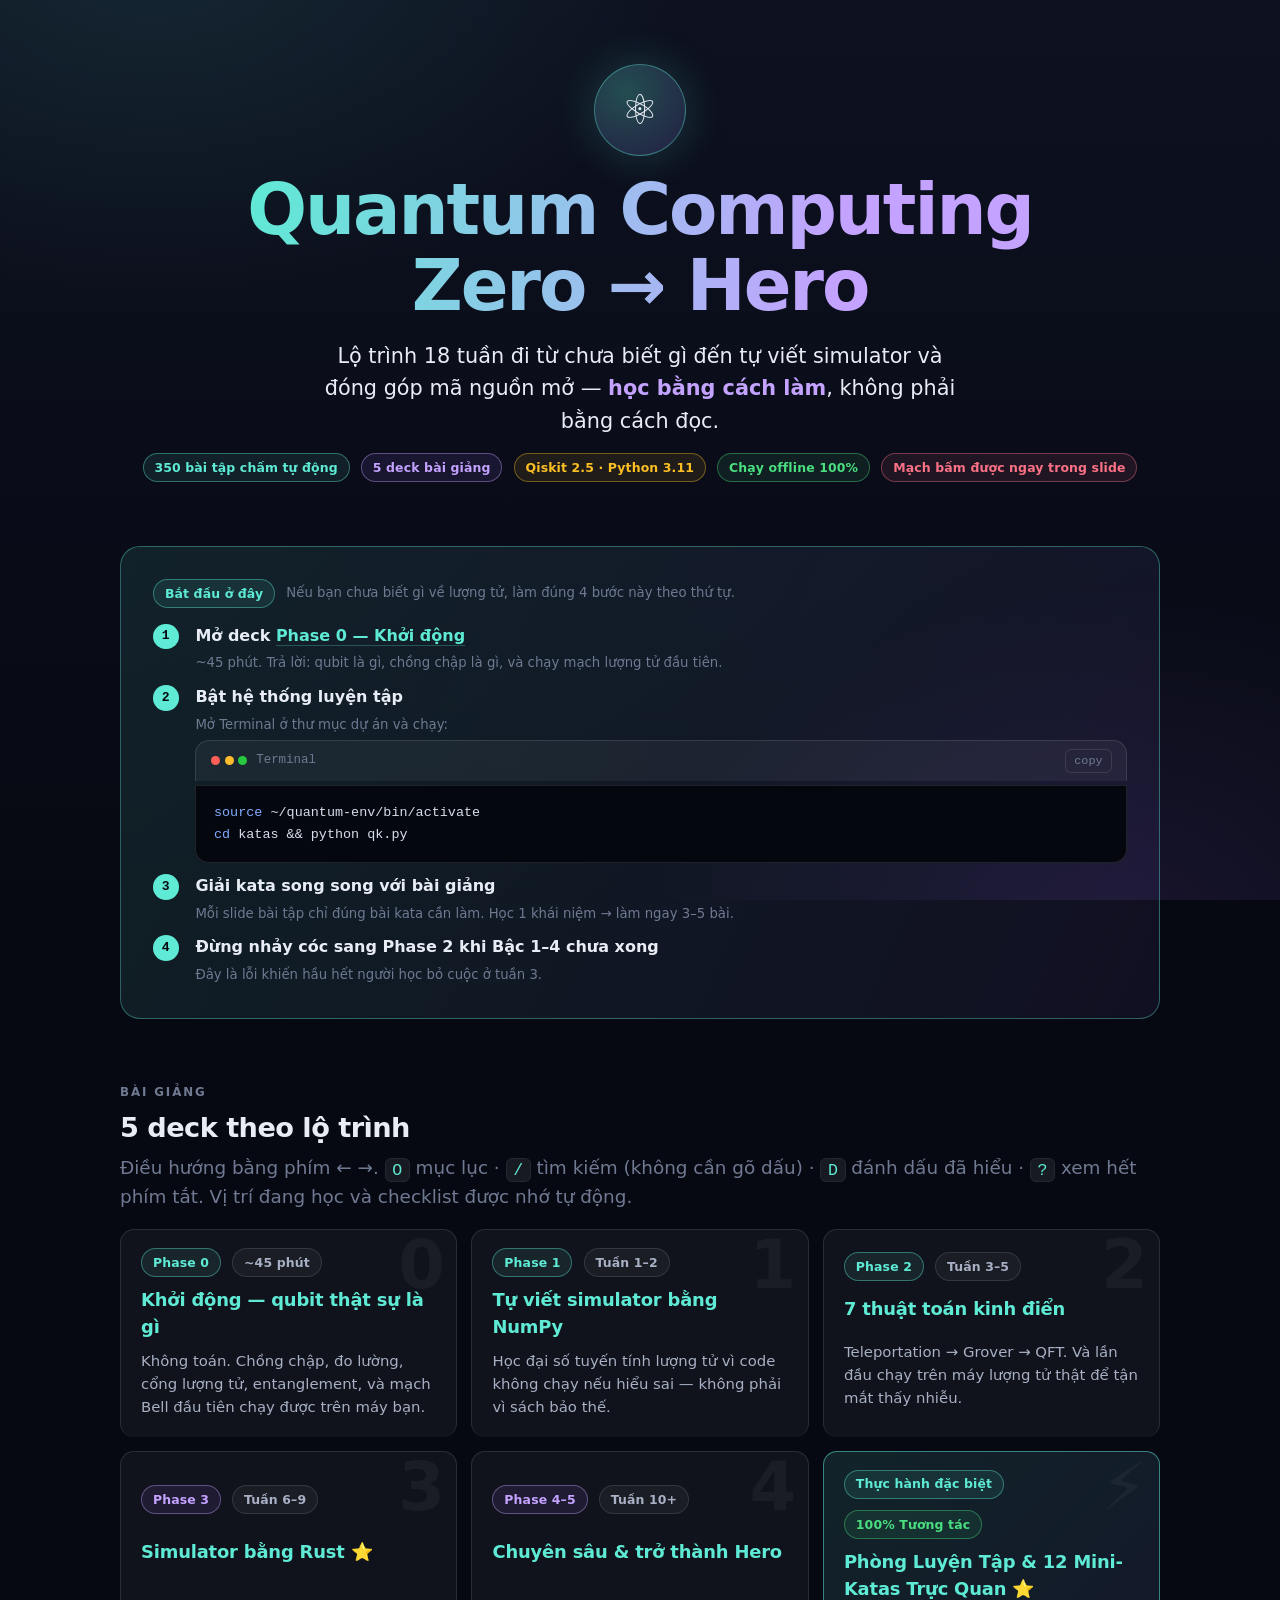
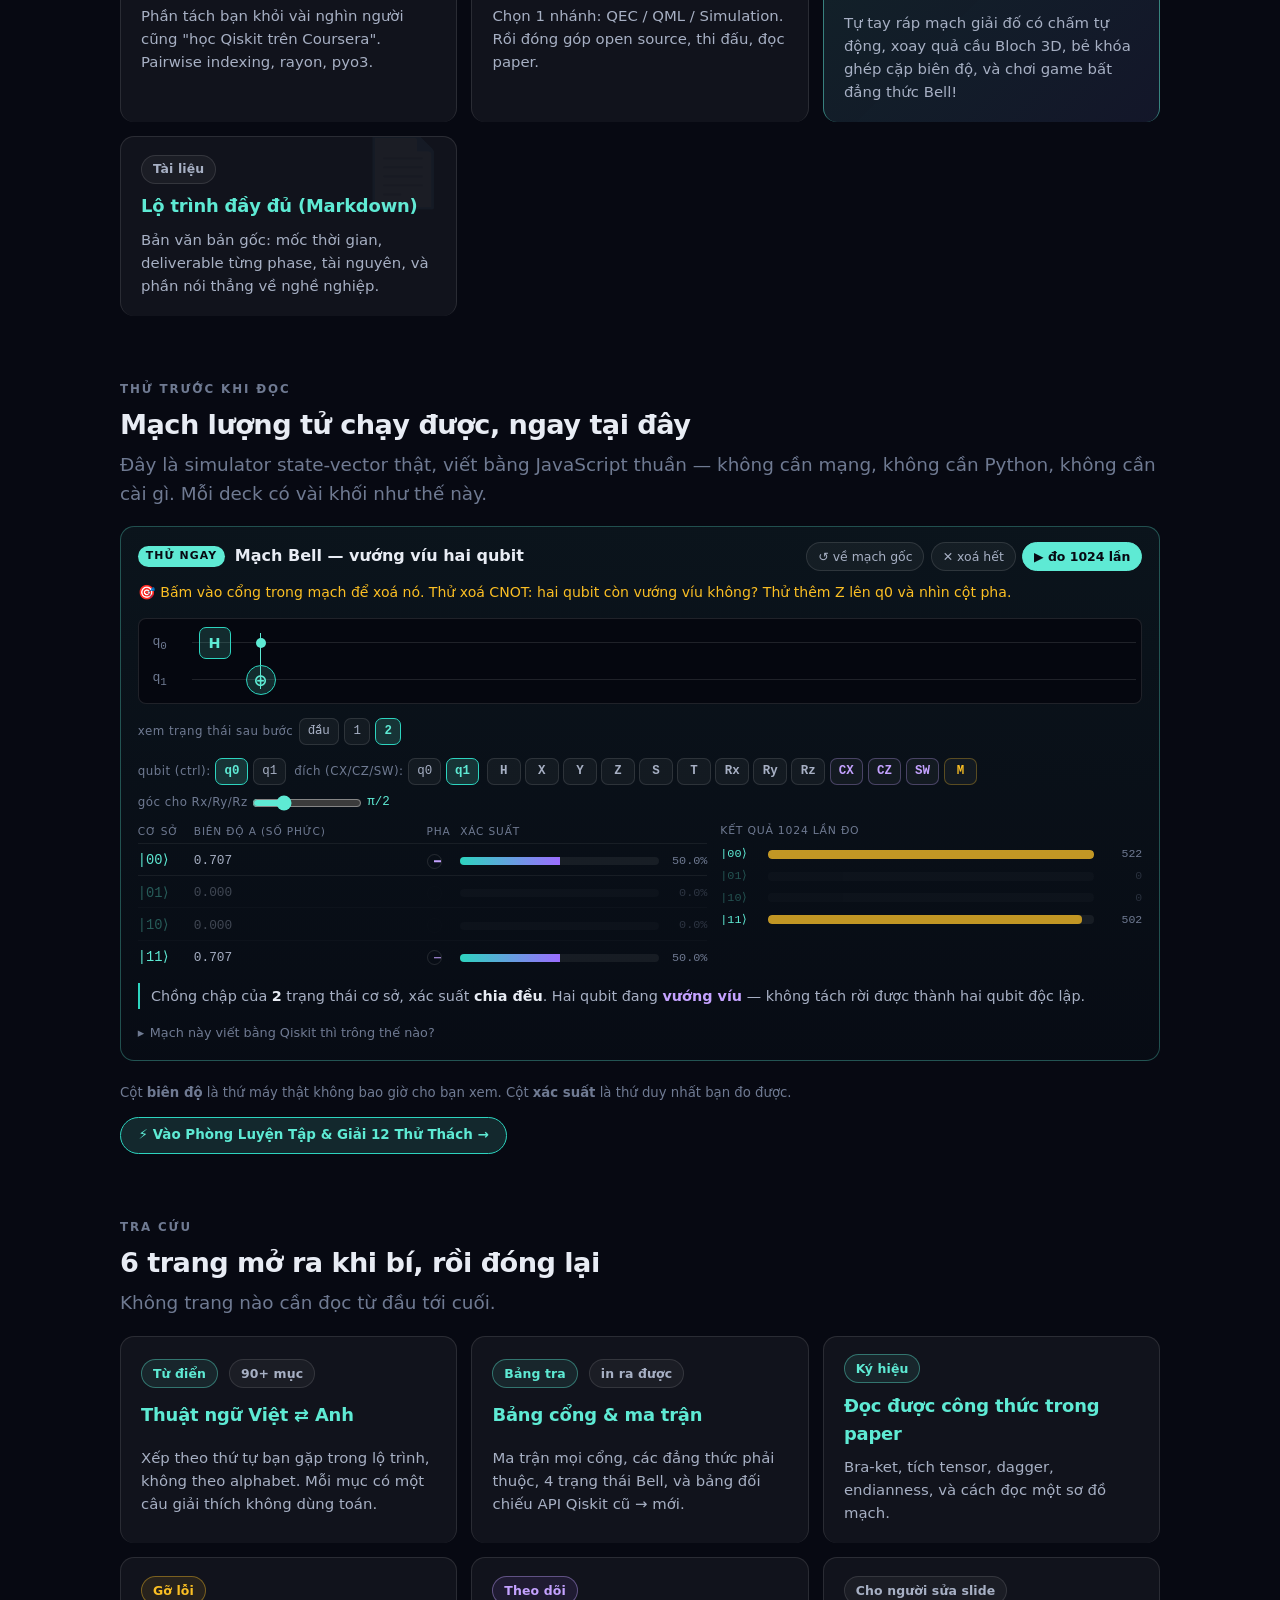
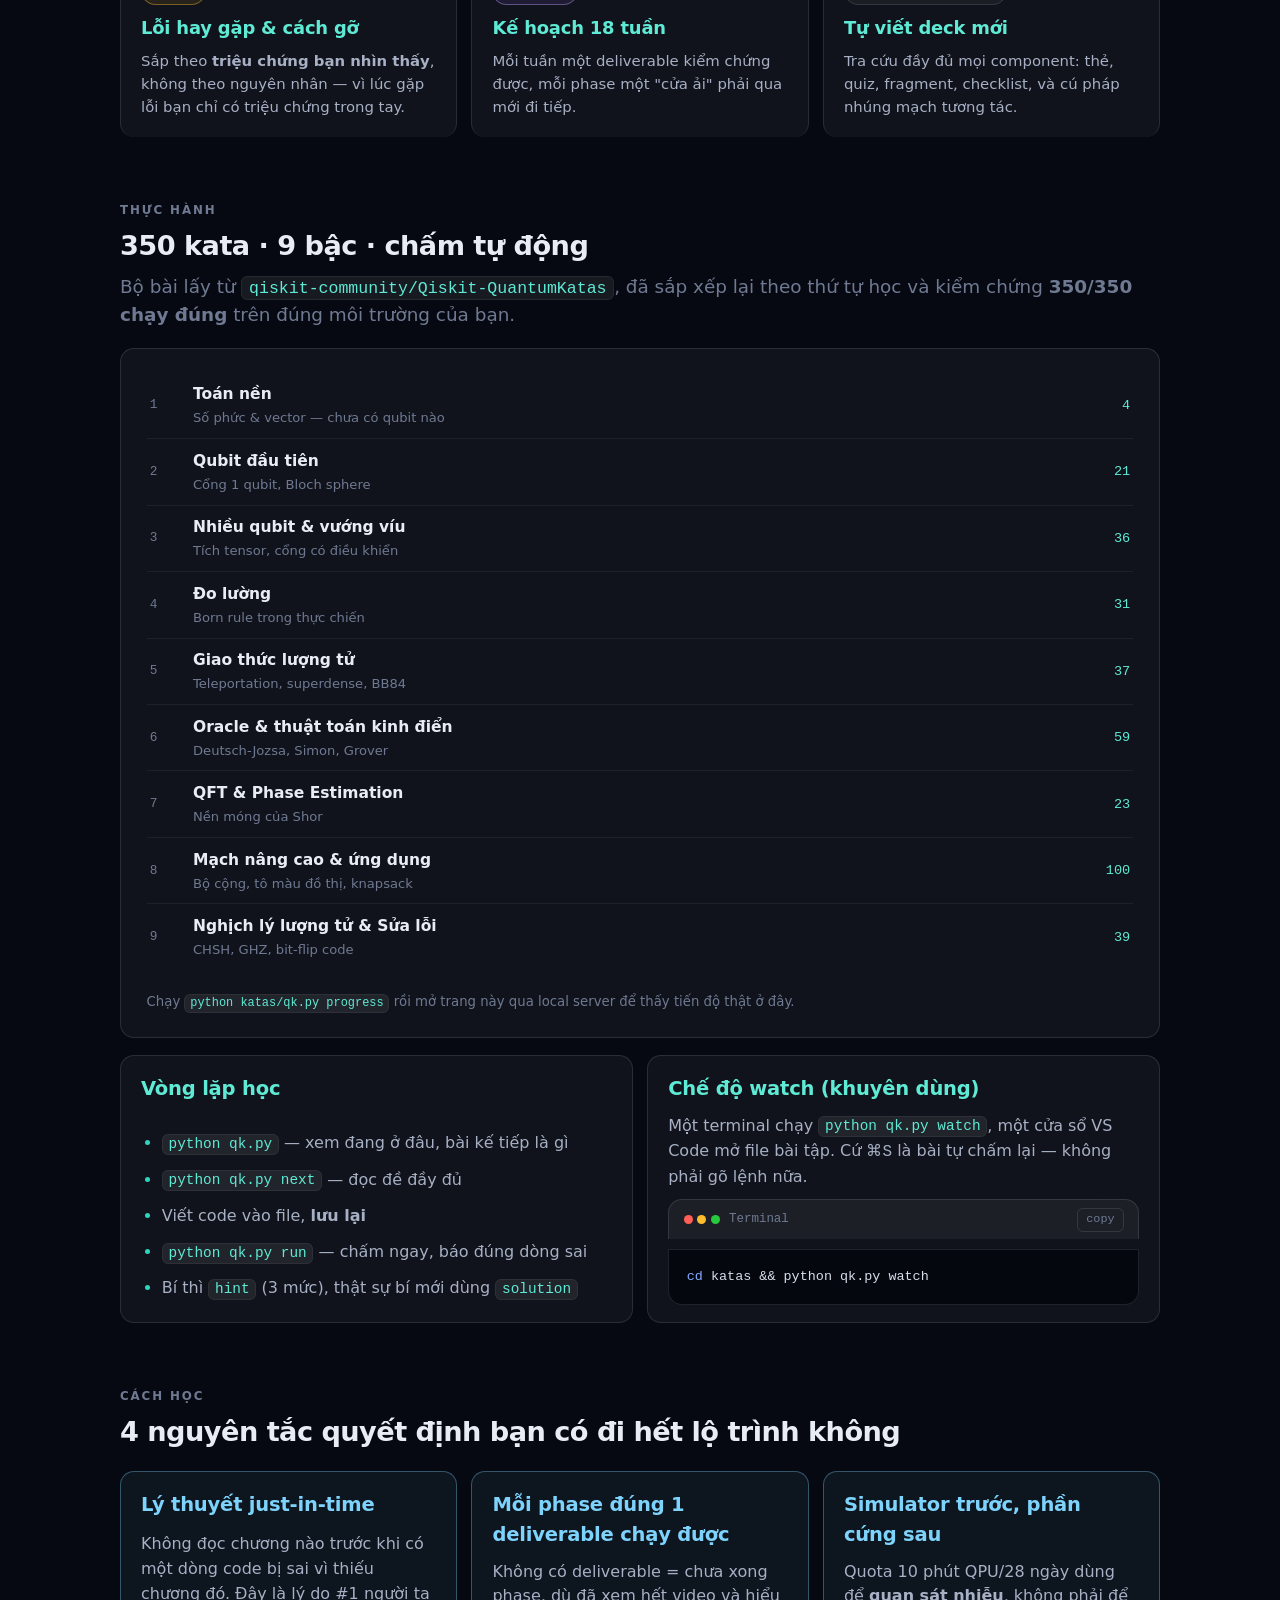
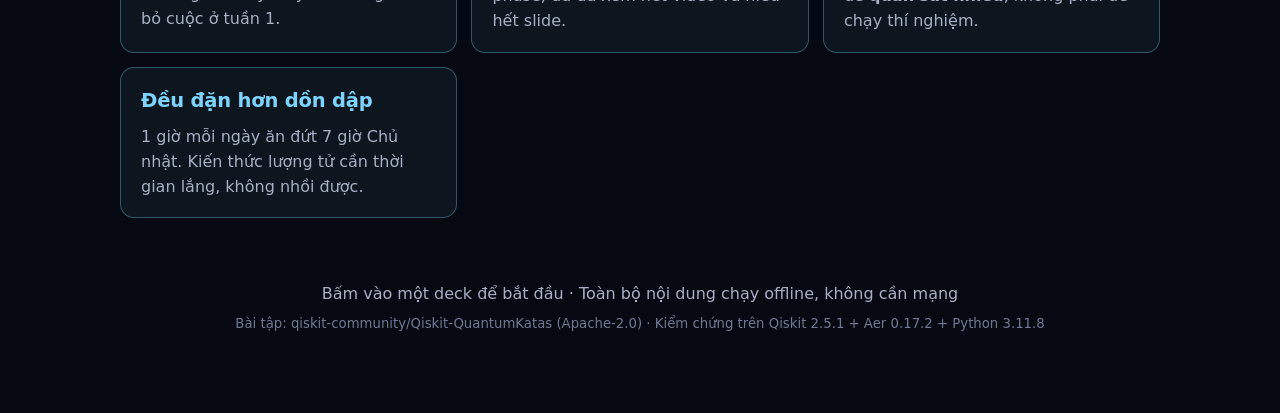
==== commit 32e6689b: "feat: add interactive practice lab, 12 mini-katas, 3D Bloch sphere and terminal workshop" ====
--- a/slides/index.html
+++ b/slides/index.html
@@ -122,6 +122,12 @@
         <h3>Chuyên sâu &amp; trở thành Hero</h3>
         <p>Chọn 1 nhánh: QEC / QML / Simulation. Rồi đóng góp open source, thi đấu, đọc paper.</p>
       </a>
+      <a class="card phase" href="practice.html" style="border-color:rgba(94,234,212,.5);background:linear-gradient(135deg,rgba(94,234,212,.12),rgba(129,140,248,.1))">
+        <span class="no">⚡</span>
+        <div class="row"><span class="chip cyan">Thực hành đặc biệt</span><span class="chip green">100% Tương tác</span></div>
+        <h3 style="color:var(--cyan)">Phòng Luyện Tập &amp; 12 Mini-Katas Trực Quan ⭐</h3>
+        <p>Tự tay ráp mạch giải đố có chấm tự động, xoay quả cầu Bloch 3D, bẻ khóa ghép cặp biên độ, và chơi game bất đẳng thức Bell!</p>
+      </a>
       <a class="card phase" href="../lo-trinh-quantum-zero-to-hero.md">
         <span class="no">📄</span>
         <div class="row"><span class="chip">Tài liệu</span></div>
@@ -141,7 +147,12 @@
     <div class="qlab" data-n="2" data-gates="H0,CX0-1" data-shots="1024"
          data-title="Mạch Bell — vướng víu hai qubit"
          data-goal="Bấm vào cổng trong mạch để xoá nó. Thử xoá CNOT: hai qubit còn vướng víu không? Thử thêm Z lên q0 và nhìn cột pha."></div>
-    <p class="tiny">Cột <b>biên độ</b> là thứ máy thật không bao giờ cho bạn xem. Cột <b>xác suất</b> là thứ duy nhất bạn đo được. Toàn bộ lộ trình này là về khoảng cách giữa hai cột đó.</p>
+    <div style="display:flex;justify-content:space-between;align-items:center;flex-wrap:wrap;gap:0.8rem;margin-top:0.3rem">
+      <p class="tiny" style="margin:0">Cột <b>biên độ</b> là thứ máy thật không bao giờ cho bạn xem. Cột <b>xác suất</b> là thứ duy nhất bạn đo được.</p>
+      <a class="btn" href="practice.html" style="background:rgba(94,234,212,.14);border:1px solid var(--cyan-dim);color:var(--cyan);border-radius:99px;padding:.45rem 1.1rem;font-weight:700;font-size:0.84rem;text-decoration:none">
+        ⚡ Vào Phòng Luyện Tập &amp; Giải 12 Thử Thách →
+      </a>
+    </div>
   </section>
 
   <!-- ── tài liệu tra cứu ───────────────────────────────────────────────── -->
--- a/slides/assets/theme.css
+++ b/slides/assets/theme.css
@@ -1382,3 +1382,121 @@
   padding: 0.45rem 0.7rem;
   line-height: 1.45;
 }
+
+/* ═══ Practice Lab & Interactive Explorer ════════════════════════════════ */
+.pw-controls {
+  display: flex; gap: 1.2rem; flex-wrap: wrap; align-items: center;
+  background: var(--surface); border: 1px solid var(--line);
+  border-radius: var(--r); padding: 0.8rem 1.1rem;
+}
+.pw-control-group { display: flex; gap: 0.35rem; align-items: center; flex-wrap: wrap; }
+.pw-summary-banner {
+  background: rgba(94,234,212,.08); border: 1px solid var(--cyan-dim);
+  border-radius: var(--r-sm); padding: 0.75rem 1rem; font-size: 0.88rem; line-height: 1.5;
+}
+.pw-grid {
+  display: grid; grid-template-columns: repeat(auto-fit, minmax(240px, 1fr));
+  gap: 0.8rem;
+}
+.pw-card {
+  background: var(--surface); border: 1px solid var(--line);
+  border-radius: var(--r); padding: 0.8rem 1rem; display: grid; gap: 0.5rem;
+  transition: 0.15s;
+}
+.pw-card.active-pair { border-color: rgba(94,234,212,.4); background: rgba(94,234,212,.03); }
+.pw-card.skipped-pair { opacity: 0.55; }
+.pw-card-head { display: flex; justify-content: space-between; align-items: center; font-size: 0.78rem; }
+.pw-pair-badge { font-weight: 700; color: var(--cyan); }
+.pw-status-badge { font-size: 0.72rem; color: var(--text-3); font-family: var(--mono); }
+.pw-indices {
+  display: flex; justify-content: space-around; align-items: center;
+  background: #050711; padding: 0.45rem; border-radius: var(--r-sm); border: 1px solid var(--line-soft);
+}
+.pw-idx-item { text-align: center; display: grid; gap: 0.1rem; }
+.pw-idx-no { font-family: var(--mono); font-size: 0.76rem; color: var(--text-3); }
+.pw-ket-label { font-family: var(--mono); font-weight: 700; font-size: 0.92rem; color: var(--text); }
+.pw-bit-hl { font-size: 0.66rem; color: var(--cyan); }
+.pw-arrow { font-size: 1.05rem; color: var(--cyan-dim); }
+.pw-formula {
+  font-size: 0.7rem; font-family: var(--mono); color: var(--text-3);
+  background: rgba(0,0,0,0.3); padding: 0.35rem 0.55rem; border-radius: 4px; line-height: 1.4;
+}
+
+/* Grover Visualizer */
+.grover-card {
+  background: var(--surface); border: 1px solid var(--line);
+  border-radius: var(--r); padding: 1rem; display: grid; gap: 0.7rem;
+}
+.grover-card canvas { width: 100%; border-radius: var(--r-sm); background: #04050d; }
+
+/* QEC Station */
+.qec-station { display: grid; gap: 0.8rem; }
+.qec-step-card {
+  background: var(--surface); border: 1px solid var(--line);
+  border-radius: var(--r); padding: 0.9rem 1.1rem; display: grid; gap: 0.6rem;
+}
+.qec-qubit-row { display: flex; gap: 0.6rem; flex-wrap: wrap; }
+.qec-qubit-chip {
+  flex: 1; min-width: 120px; padding: 0.55rem 0.75rem; border-radius: var(--r-sm);
+  background: rgba(0,0,0,0.3); border: 1px solid var(--line-soft);
+  display: grid; gap: 0.15rem; font-size: 0.8rem;
+}
+.qec-qubit-chip.c-ok { border-color: rgba(74, 222, 128, 0.4); }
+.qec-qubit-chip.c-err { border-color: var(--rose); background: rgba(244, 63, 94, 0.12); color: #fca5a5; }
+.qec-qubit-chip.c-fixed { border-color: var(--cyan); background: rgba(94, 234, 212, 0.12); color: #5eead4; }
+.qec-btn-row { display: flex; gap: 0.45rem; flex-wrap: wrap; }
+.qec-syn-val { font-family: var(--mono); font-size: 0.95rem; color: var(--amber); margin-left: 0.8rem; }
+.qec-diagnosis {
+  background: rgba(0,0,0,0.35); border: 1px solid var(--line);
+  border-radius: var(--r-sm); padding: 0.6rem 0.8rem; font-size: 0.84rem;
+  display: flex; align-items: center; flex-wrap: wrap; gap: 0.6rem;
+}
+.qec-success-box {
+  background: rgba(74, 222, 128, 0.15); border: 1px solid var(--green);
+  border-radius: var(--r-sm); padding: 0.65rem 0.9rem; color: #86efac; font-size: 0.84rem;
+}
+
+/* CHSH Game */
+.chsh-box { display: grid; gap: 0.8rem; }
+.chsh-strat-sel { display: flex; gap: 0.5rem; flex-wrap: wrap; }
+.chsh-score-board {
+  display: grid; grid-template-columns: repeat(auto-fit, minmax(140px, 1fr));
+  gap: 0.7rem;
+}
+.chsh-metric {
+  background: var(--surface); border: 1px solid var(--line);
+  border-radius: var(--r); padding: 0.75rem 0.9rem; display: grid; gap: 0.2rem;
+}
+.chsh-lbl { font-size: 0.7rem; color: var(--text-3); text-transform: uppercase; letter-spacing: 0.06em; }
+.chsh-num { font-size: 1.4rem; font-weight: 800; font-family: var(--mono); color: var(--text); }
+.chsh-num.highlight { color: var(--cyan); }
+.chsh-actions { display: flex; gap: 0.5rem; flex-wrap: wrap; }
+.chsh-table {
+  background: #050711; border: 1px solid var(--line-soft);
+  border-radius: var(--r); overflow: hidden; display: grid; font-size: 0.78rem;
+}
+.chsh-th, .chsh-tr {
+  display: grid; grid-template-columns: 3.8rem 1fr 1fr 1.3fr 5.2rem;
+  padding: 0.5rem 0.75rem; align-items: center; gap: 0.4rem;
+}
+.chsh-th { background: rgba(255,255,255,0.04); font-weight: 700; color: var(--text-3); font-size: 0.72rem; }
+.chsh-tr { border-top: 1px solid var(--line-soft); }
+.chsh-tr.win { background: rgba(74, 222, 128, 0.04); color: #86efac; }
+.chsh-tr.lose { background: rgba(244, 63, 94, 0.04); color: #fda4af; }
+
+/* Simulator RAM Calculator */
+.ram-calc-grid {
+  display: grid; grid-template-columns: repeat(auto-fit, minmax(180px, 1fr));
+  gap: 0.8rem; margin-top: 0.6rem;
+}
+.ram-metric-card {
+  background: var(--surface); border: 1px solid var(--line);
+  border-radius: var(--r); padding: 0.85rem 1rem; display: grid; gap: 0.25rem;
+}
+.ram-metric-card.danger {
+  border-color: var(--rose); background: rgba(244, 63, 94, 0.08);
+}
+.ram-metric-card.good {
+  border-color: var(--cyan-dim); background: rgba(94, 234, 212, 0.05);
+}
+
